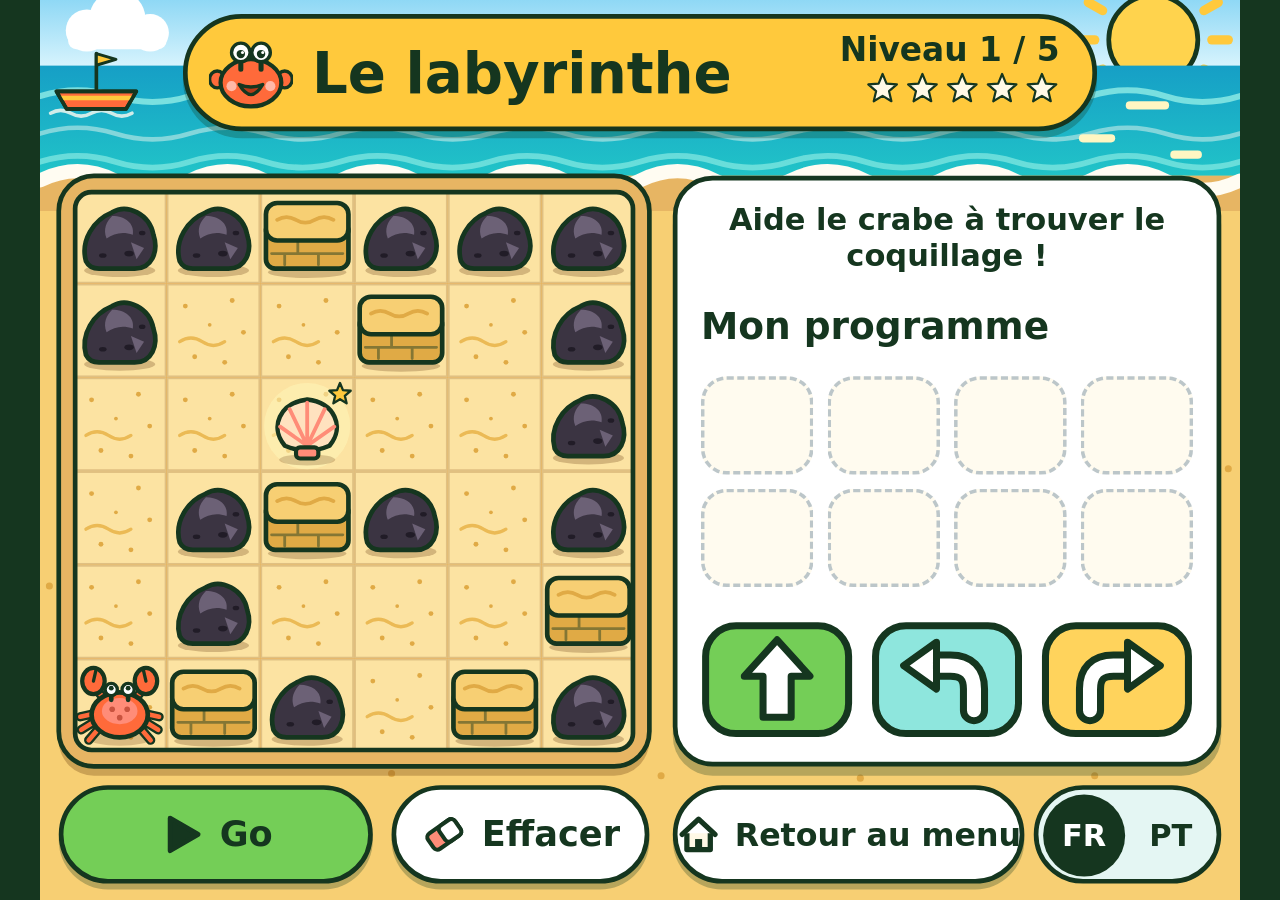
==== labyrinthe/index.html @ e63f4e1b "Activité « Le labyrinthe » (FR/PT) et entrée active dans le lanceur - labyrinthe/index.html : page a" ====
<!doctype html>
<html lang="fr">
<head>
  <meta charset="utf-8">
  <meta name="viewport" content="width=device-width, initial-scale=1">
  <title>Le labyrinthe</title>
  <style>
    /* Le labyrinthe — scène 1024×768 (maquette « Labyrinthe »), mise à l'échelle par mettreAEchelle().
       Pas de flex « gap » ni de syntaxe récente : le jeu doit tourner sur de vieux navigateurs. */
    * { box-sizing:border-box; }
    html, body { margin:0; height:100%; overflow:hidden; background:#15361F; }
    body { font-family:"Trebuchet MS","Segoe UI",system-ui,sans-serif; color:#15361F; }
    button { font-family:inherit; color:#15361F; touch-action:manipulation; -webkit-tap-highlight-color:transparent; }
    /* Focus clavier : visible partout ; les navigateurs récents le cachent après un clic souris. */
    button:focus { outline:5px solid #0E64B0; outline-offset:3px; }
    button:focus:not(:focus-visible) { outline:none; }
    .cache { display:none !important; }
    .pour-lecteur { position:absolute; width:1px; height:1px; overflow:hidden; clip:rect(0 0 0 0); white-space:nowrap; }

    /* position:fixed : la scène non réduite ne doit pas élargir la page (sinon les navigateurs mobiles dézooment). */
    .scene { position:fixed; left:0; top:0; width:1024px; height:768px; overflow:hidden; background:#F7CF73; -webkit-transform-origin:0 0; transform-origin:0 0; }
    .fond { position:absolute; left:0; top:0; }

    /* Bandeau */
    .bandeau { position:absolute; left:122px; top:12px; width:780px; height:100px; display:flex; align-items:center; padding:0 28px 0 18px; background:#FFC93C; border:4px solid #15361F; border-radius:50px; box-shadow:0 6px 0 rgba(21,54,31,.28); }
    .bandeau .tete { width:72px; height:72px; flex:none; margin-right:16px; }
    .titre { margin:0; flex:1; font-weight:700; font-size:48px; line-height:1; white-space:nowrap; }
    .niveau { flex:none; display:flex; flex-direction:column; align-items:flex-end; }
    .texte-niveau { font-weight:700; font-size:28px; line-height:1; margin-bottom:4px; }
    .etoiles svg { margin-left:4px; }

    /* Plateau de jeu : 480×480 dans le cadre de sable dessiné par le fond */
    .plateau { position:absolute; left:28px; top:162px; width:480px; height:480px; }
    .cases { position:absolute; left:0; top:0; width:480px; height:480px; overflow:hidden; border-radius:16px; }
    .cases svg, .traces svg, .objet { position:absolute; display:block; }
    .cadre { position:absolute; left:0; top:0; width:480px; height:480px; border:4px solid #15361F; border-radius:16px; pointer-events:none; }
    .crabe { position:absolute; left:0; top:0; -webkit-transition:-webkit-transform .4s ease-in-out; transition:transform .4s ease-in-out; }
    .crabe .corps { width:100%; height:100%; -webkit-transition:-webkit-transform .3s ease-in-out; transition:transform .3s ease-in-out; }
    .crabe .corps svg { width:100%; height:100%; display:block; overflow:visible; }
    .crabe.choc .corps { -webkit-animation:secoue .45s ease-in-out; animation:secoue .45s ease-in-out; }
    .crabe.content .corps { -webkit-animation:saute .6s ease-in-out 2; animation:saute .6s ease-in-out 2; }
    @-webkit-keyframes secoue { 0%,100% { -webkit-transform:rotate(-8deg); } 20% { -webkit-transform:translateX(-7px) rotate(-8deg); } 40% { -webkit-transform:translateX(7px) rotate(-8deg); } 60% { -webkit-transform:translateX(-5px) rotate(-8deg); } 80% { -webkit-transform:translateX(5px) rotate(-8deg); } }
    @keyframes secoue { 0%,100% { transform:rotate(-8deg); } 20% { transform:translateX(-7px) rotate(-8deg); } 40% { transform:translateX(7px) rotate(-8deg); } 60% { transform:translateX(-5px) rotate(-8deg); } 80% { transform:translateX(5px) rotate(-8deg); } }
    @-webkit-keyframes saute { 0%,100% { -webkit-transform:translateY(0); } 50% { -webkit-transform:translateY(-12px); } }
    @keyframes saute { 0%,100% { transform:translateY(0); } 50% { transform:translateY(-12px); } }
    .impact { position:absolute; width:60px; height:60px; pointer-events:none; }

    /* Bulle « Oups ! » avec sa pointe */
    .bulle { position:absolute; width:250px; min-height:90px; padding:8px 12px; display:flex; flex-direction:column; align-items:center; justify-content:center; text-align:center; background:#fff; border:4px solid #15361F; border-radius:30px; z-index:3; }
    .bulle b { font-weight:700; font-size:36px; line-height:1; }
    .bulle span { font-weight:800; font-size:26px; line-height:1.1; margin-top:2px; }
    .bulle .pointe { position:absolute; top:100%; margin-top:-4px; width:44px; height:34px; }
    .bulle.dessous .pointe { top:auto; bottom:100%; margin-top:0; margin-bottom:-4px; -webkit-transform:scaleY(-1); transform:scaleY(-1); }

    .confettis { position:absolute; left:0; top:0; pointer-events:none; -webkit-animation:apparait .5s ease-out; animation:apparait .5s ease-out; }
    @-webkit-keyframes apparait { from { opacity:0; -webkit-transform:translateY(-30px); } to { opacity:1; -webkit-transform:none; } }
    @keyframes apparait { from { opacity:0; transform:translateY(-30px); } to { opacity:1; transform:none; } }

    /* Panneau de droite : consigne, programme, flèches */
    .cote { position:absolute; left:540px; top:150px; width:468px; height:504px; padding:18px 20px; display:flex; flex-direction:column; justify-content:space-between; background:#fff; border:4px solid #15361F; border-radius:34px; box-shadow:0 8px 0 rgba(21,54,31,.28); }
    .consigne { margin:0; font-weight:800; font-size:26px; line-height:1.2; text-align:center; }
    .bravo { margin:0; padding:8px 0; text-align:center; background:#FFC93C; border:4px solid #15361F; border-radius:40px; font-weight:700; font-size:52px; line-height:1.1; }
    .titre-programme { margin:0; font-weight:700; font-size:32px; line-height:1; }
    .programme { list-style:none; margin:0; padding:0; display:grid; grid-template-columns:repeat(4, 1fr); grid-gap:12px; }
    .programme.serre { grid-gap:10px; }
    .emplacement { position:relative; width:100%; height:84px; padding:0; display:flex; align-items:center; justify-content:center; background:#FFF9E6; border:3px solid #E6D49B; border-radius:22px; cursor:pointer; }
    .programme.serre .emplacement { height:72px; }
    .emplacement svg { width:72px; height:55px; display:block; }
    .emplacement.vide { background:#FFFBEF; border:3px dashed #BCC6C9; cursor:default; }
    .emplacement.fait { background:#E3F8F5; border-color:#15361F; }
    .emplacement.actif { background:#FFC93C; border:4px solid #15361F; -webkit-transform:scale(1.07); transform:scale(1.07); box-shadow:0 4px 0 rgba(21,54,31,.28); z-index:1; }
    .emplacement.actif:before { content:""; position:absolute; top:-17px; left:50%; margin-left:-10px; border:10px solid transparent; border-top:12px solid #15361F; border-bottom:0; }
    .emplacement.choc { background:#FFB9A8; border:4px solid #15361F; }
    .emplacement:disabled { cursor:default; }
    .programme.plein { -webkit-animation:secoue-liste .4s; animation:secoue-liste .4s; }
    @-webkit-keyframes secoue-liste { 25% { -webkit-transform:translateX(-6px); } 75% { -webkit-transform:translateX(6px); } }
    @keyframes secoue-liste { 25% { transform:translateX(-6px); } 75% { transform:translateX(6px); } }
    .fleches { display:flex; justify-content:space-between; }
    .fleche { width:130px; height:104px; padding:0; border:0; background:none; cursor:pointer; -webkit-transition:-webkit-transform .12s; transition:transform .12s; }
    .fleche svg { display:block; width:130px; height:100px; }
    .fleche:hover { -webkit-transform:translateY(-3px); transform:translateY(-3px); }
    .fleche:active { -webkit-transform:translateY(3px); transform:translateY(3px); }
    .fleche:focus { border-radius:30px; }
    .fleche:disabled { opacity:.45; cursor:default; -webkit-transform:none; transform:none; }

    /* Boutons du bas */
    .bouton { position:absolute; top:670px; height:84px; padding:0 12px; display:flex; align-items:center; justify-content:center; background:#fff; border:4px solid #15361F; border-radius:42px; font-weight:700; font-size:30px; line-height:1; cursor:pointer; box-shadow:0 5px 0 rgba(21,54,31,.28); -webkit-transition:-webkit-transform .12s; transition:transform .12s; }
    .bouton svg { flex:none; }
    .bouton svg + span { margin-left:12px; }
    .bouton span + svg { margin-left:12px; }
    .bouton.go { left:16px; width:268px; background:#74CE57; }
    .bouton.effacer { left:300px; width:220px; }
    .bouton.suivant { left:16px; width:504px; background:#FFC93C; }
    .bouton.menu { left:540px; width:300px; font-size:27px; white-space:nowrap; }
    .bouton:disabled { opacity:.45; cursor:default; box-shadow:none; }
    .bouton:hover:not(:disabled) { -webkit-transform:translateY(-2px); transform:translateY(-2px); }
    .bouton:active:not(:disabled) { -webkit-transform:translateY(3px); transform:translateY(3px); box-shadow:none; }

    /* Choix de la langue (même pastille que le lanceur) */
    .langues { position:absolute; left:848px; top:670px; width:160px; height:84px; padding:4px; display:flex; justify-content:space-between; background:#E4F6F3; border:4px solid #15361F; border-radius:42px; }
    .bouton-langue { width:70px; height:70px; border:0; border-radius:35px; background:transparent; font-weight:700; font-size:26px; cursor:pointer; }
    .bouton-langue[aria-pressed="true"] { background:#15361F; color:#fff; }

    /* Écran de fin, après le dernier niveau */
    .fin { position:absolute; left:16px; top:150px; width:992px; height:504px; display:flex; flex-direction:column; align-items:center; justify-content:space-around; padding:24px; background:#fff; border:4px solid #15361F; border-radius:40px; box-shadow:0 8px 0 rgba(21,54,31,.28); text-align:center; }
    .fin .bravo { width:440px; }
    .fin .crabe-fin { width:180px; height:180px; }
    .fin .etoiles svg { margin:0 4px; }
    .fin .bouton { position:static; width:420px; font-size:30px; }

    @media (prefers-reduced-motion:reduce) {
      .crabe, .crabe .corps, .fleche, .bouton { -webkit-transition:none; transition:none; }
      .crabe.choc .corps, .crabe.content .corps, .confettis, .programme.plein { -webkit-animation:none; animation:none; }
      .crabe.choc .corps { -webkit-transform:rotate(-8deg); transform:rotate(-8deg); }
    }
  </style>
</head>
<body>
  <div class="scene" id="scene">
    <!-- Décor : mer, soleil, bateau et cadre du plateau (laby-fond) -->
    <svg class="fond" aria-hidden="true" viewBox="0 0 1024 768" width="1024" height="768">
      <defs>
        <linearGradient id="degrade-ciel" x1="0" y1="0" x2="0" y2="1"><stop offset="0" stop-color="#8FD8F5"/><stop offset="1" stop-color="#E8FAFF"/></linearGradient>
        <linearGradient id="degrade-mer" x1="0" y1="0" x2="0" y2="1"><stop offset="0" stop-color="#169FC6"/><stop offset="1" stop-color="#22C7C8"/></linearGradient>
      </defs>
      <rect x="0" y="0" width="1024" height="70" fill="url(#degrade-ciel)"/>
      <g transform="translate(10 -8)" fill="#fff"><circle cx="30" cy="34" r="18"/><circle cx="56" cy="24" r="24"/><circle cx="84" cy="36" r="16"/><rect x="14" y="36" width="84" height="14" rx="7"/></g>
      <g transform="translate(950 34)">
        <g stroke="#FFC93C" stroke-width="8" stroke-linecap="round"><path d="M0 -50 V-64"/><path d="M0 -50 V-64" transform="rotate(30)"/><path d="M0 -50 V-64" transform="rotate(60)"/><path d="M0 -50 V-64" transform="rotate(90)"/><path d="M0 -50 V-64" transform="rotate(120)"/><path d="M0 -50 V-64" transform="rotate(150)"/><path d="M0 -50 V-64" transform="rotate(180)"/><path d="M0 -50 V-64" transform="rotate(210)"/><path d="M0 -50 V-64" transform="rotate(240)"/><path d="M0 -50 V-64" transform="rotate(270)"/><path d="M0 -50 V-64" transform="rotate(300)"/><path d="M0 -50 V-64" transform="rotate(330)"/></g>
        <circle cx="0" cy="0" r="38" fill="#FFD34D" stroke="#15361F" stroke-width="4"/>
      </g>
      <rect x="0" y="56" width="1024" height="102" fill="url(#degrade-mer)"/>
      <g fill="none" stroke-linecap="round">
        <path d="M0 82 q32 -10 64 0 t64 0 t64 0 t64 0 t64 0 t64 0 t64 0 t64 0 t64 0 t64 0 t64 0 t64 0 t64 0 t64 0 t64 0 t64 0" stroke="#9AF2E8" stroke-width="5" opacity=".75"/>
        <path d="M0 114 q32 -10 64 0 t64 0 t64 0 t64 0 t64 0 t64 0 t64 0 t64 0 t64 0 t64 0 t64 0 t64 0 t64 0 t64 0 t64 0 t64 0" stroke="#FFFCF2" stroke-width="4" opacity=".45"/>
        <path d="M0 138 q32 -10 64 0 t64 0 t64 0 t64 0 t64 0 t64 0 t64 0 t64 0 t64 0 t64 0 t64 0 t64 0 t64 0 t64 0 t64 0 t64 0" stroke="#9AF2E8" stroke-width="5" opacity=".6"/>
        <g stroke="#FFF6C2" stroke-width="7"><path d="M930 90 h30"/><path d="M890 118 h24"/><path d="M968 132 h20"/></g>
      </g>
      <g transform="translate(14 78) scale(.62)">
        <path d="M-8 30 q14 -8 28 0 t28 0 t28 0 t28 0" fill="none" stroke="#FFFCF2" stroke-width="5" stroke-linecap="round" opacity=".8"/>
        <path d="M55 0 V-52" stroke="#15361F" stroke-width="5" stroke-linecap="round"/>
        <path d="M55 -52 L82 -44 L55 -36 Z" fill="#FFC93C" stroke="#15361F" stroke-width="4" stroke-linejoin="round"/>
        <path d="M0 0 H110 L96 24 H14 Z" fill="#FF6A3A" stroke="#15361F" stroke-width="5" stroke-linejoin="round"/>
        <path d="M6 9 H104" stroke="#FFC93C" stroke-width="6"/>
        <path d="M0 0 H110 L96 24 H14 Z" fill="none" stroke="#15361F" stroke-width="5" stroke-linejoin="round"/>
      </g>
      <rect x="0" y="150" width="1024" height="618" fill="#F7CF73"/>
      <rect x="0" y="150" width="1024" height="30" fill="#E7B563"/>
      <path d="M0 154 q32 -16 64 0 t64 0 t64 0 t64 0 t64 0 t64 0 t64 0 t64 0 t64 0 t64 0 t64 0 t64 0 t64 0 t64 0 t64 0 t64 0" fill="none" stroke="#FFFCF2" stroke-width="12" stroke-linecap="round"/>
      <g fill="#E0AA45"><circle cx="530" cy="662" r="3"/><circle cx="300" cy="660" r="3"/><circle cx="1014" cy="400" r="3"/><circle cx="8" cy="500" r="3"/><circle cx="700" cy="664" r="3"/><circle cx="900" cy="662" r="3"/></g>
      <rect x="16" y="158" width="504" height="504" rx="30" fill="#5A2D05" opacity=".28"/>
      <rect x="16" y="150" width="504" height="504" rx="30" fill="#E7B563" stroke="#15361F" stroke-width="4"/>
    </svg>

    <!-- Planche d'éléments (repris de « Labyrinthe · Éléments seuls ») : chaque dessin est un <symbol> réutilisé avec <use> -->
    <svg width="0" height="0" style="position:absolute" aria-hidden="true" focusable="false">
      <symbol id="dessin-sable" viewBox="0 0 100 100">
        <rect width="100" height="100" fill="#FCE3A2"/><rect x="1" y="1" width="98" height="98" fill="none" stroke="#7D460F" stroke-opacity=".22" stroke-width="2"/>
        <g fill="#E0AA45"><circle cx="20" cy="24" r="2.6"/><circle cx="70" cy="18" r="2.6"/><circle cx="82" cy="52" r="2.6"/><circle cx="30" cy="78" r="2.6"/><circle cx="62" cy="84" r="2.6"/><circle cx="46" cy="44" r="2"/></g>
        <path d="M14 62 q12 -8 24 0 t24 0" fill="none" stroke="#EBBA55" stroke-width="3.5" stroke-linecap="round"/>
      </symbol>
      <symbol id="dessin-rocher" viewBox="0 0 100 100">
        <rect width="100" height="100" fill="#FCE3A2"/><rect x="1" y="1" width="98" height="98" fill="none" stroke="#7D460F" stroke-opacity=".22" stroke-width="2"/>
        <ellipse cx="50" cy="86" rx="38" ry="7" fill="#5A2D05" opacity=".25"/>
        <path d="M14 76 C8 54 22 32 42 24 C58 14 82 26 86 48 C92 66 84 84 66 84 L28 84 C20 84 16 80 14 76 Z" fill="#3B3442" stroke="#15361F" stroke-width="5" stroke-linejoin="round"/>
        <path d="M42 28 C56 28 66 36 64 48 C54 44 44 46 36 52 C32 42 36 34 42 28 Z" fill="#6C6176"/>
        <path d="M62 56 L76 62 L68 74 Z" fill="#6C6176"/>
        <g fill="#211C27"><ellipse cx="60" cy="68" rx="5" ry="3"/><ellipse cx="32" cy="70" rx="4" ry="2.5"/><ellipse cx="74" cy="46" rx="3.5" ry="2.5"/></g>
      </symbol>
      <symbol id="dessin-muret" viewBox="0 0 100 100">
        <rect width="100" height="100" fill="#FCE3A2"/><rect x="1" y="1" width="98" height="98" fill="none" stroke="#7D460F" stroke-opacity=".22" stroke-width="2"/>
        <ellipse cx="50" cy="88" rx="42" ry="6" fill="#5A2D05" opacity=".25"/>
        <rect x="6" y="34" width="88" height="50" rx="10" fill="#E0AA45" stroke="#15361F" stroke-width="5"/>
        <rect x="6" y="14" width="88" height="40" rx="12" fill="#F7CF73" stroke="#15361F" stroke-width="5"/>
        <path d="M12 68 H88 M40 56 V68 M26 68 V80 M62 68 V80" fill="none" stroke="#15361F" stroke-opacity=".45" stroke-width="3" stroke-linecap="round"/>
        <path d="M18 32 q10 -6 20 0 t20 0 t20 0" fill="none" stroke="#E0AA45" stroke-width="4" stroke-linecap="round"/>
      </symbol>
      <symbol id="dessin-coquillage" viewBox="0 0 100 100">
        <circle cx="50" cy="52" r="46" fill="#FFF6B8" opacity=".55"/>
        <ellipse cx="50" cy="88" rx="30" ry="6" fill="#5A2D05" opacity=".22"/>
        <g transform="translate(50 56) scale(1.7)">
          <path d="M-14 10 C-24 -2 -17 -17 0 -19 C17 -17 24 -2 14 10 Q0 16 -14 10 Z" fill="#FFE2BF" stroke="#15361F" stroke-width="2.8" stroke-linejoin="round"/>
          <path d="M0 10 L-11 -13 M0 10 L0 -17 M0 10 L11 -13 M0 10 L-17 -2 M0 10 L17 -2" fill="none" stroke="#FF8C78" stroke-width="2.4" stroke-linecap="round"/>
          <rect x="-7" y="11" width="14" height="7" rx="2.5" fill="#FF8C78" stroke="#15361F" stroke-width="2.6"/>
        </g>
        <polygon transform="translate(85 18) scale(.5)" points="0,-24 6.3,-8.7 22.8,-7.4 10.3,3.3 14.1,19.4 0,10.8 -14.1,19.4 -10.3,3.3 -22.8,-7.4 -6.3,-8.7" fill="#FFC93C" stroke="#15361F" stroke-width="5" stroke-linejoin="round"/>
      </symbol>
      <symbol id="dessin-pas" viewBox="0 0 100 100">
        <g fill="#A56423" fill-opacity=".6" stroke="#A56423" stroke-opacity=".6" stroke-width="3" stroke-linecap="round">
          <circle cx="34" cy="28" r="4.5"/><circle cx="66" cy="28" r="4.5"/><circle cx="34" cy="50" r="4.5"/><circle cx="66" cy="50" r="4.5"/><circle cx="34" cy="72" r="4.5"/><circle cx="66" cy="72" r="4.5"/>
          <path d="M28 22 L24 18 M40 22 L44 18 M60 22 L56 18 M72 22 L76 18" fill="none"/>
          <path d="M28 44 L24 40 M40 44 L44 40 M60 44 L56 40 M72 44 L76 40" fill="none"/>
          <path d="M28 66 L24 62 M40 66 L44 62 M60 66 L56 62 M72 66 L76 62" fill="none"/>
        </g>
      </symbol>
      <symbol id="dessin-crabe-dos" viewBox="0 0 100 100">
        <ellipse cx="50" cy="86" rx="32" ry="7" fill="#5A2D05" opacity=".22"/>
        <g fill="none" stroke-linecap="round" stroke-linejoin="round">
          <path d="M26 58 L8 62 M25 66 L9 76 M29 73 L17 87 M74 58 L92 62 M75 66 L91 76 M71 73 L83 87" stroke="#15361F" stroke-width="10"/>
          <path d="M26 58 L8 62 M25 66 L9 76 M29 73 L17 87 M74 58 L92 62 M75 66 L91 76 M71 73 L83 87" stroke="#FF6A3A" stroke-width="5"/>
          <path d="M36 46 L26 34 M64 46 L74 34" stroke="#15361F" stroke-width="10"/>
          <path d="M36 46 L26 34 M64 46 L74 34" stroke="#FF6A3A" stroke-width="5"/>
        </g>
        <ellipse cx="22" cy="24" rx="12" ry="14" fill="#FF6A3A" stroke="#15361F" stroke-width="4.5"/>
        <ellipse cx="78" cy="24" rx="12" ry="14" fill="#FF6A3A" stroke="#15361F" stroke-width="4.5"/>
        <path d="M25 11 L22 24 M75 11 L78 24" fill="none" stroke="#15361F" stroke-width="3.5" stroke-linecap="round"/>
        <ellipse cx="50" cy="60" rx="30" ry="24" fill="#FF6A3A" stroke="#15361F" stroke-width="5"/>
        <ellipse cx="50" cy="56" rx="19" ry="14" fill="#FF8C78"/>
        <circle cx="42" cy="54" r="3" fill="#C9533F"/><circle cx="58" cy="54" r="3" fill="#C9533F"/><circle cx="50" cy="63" r="3" fill="#C9533F"/>
        <path d="M41 44 V36 M59 44 V36" stroke="#15361F" stroke-width="5" stroke-linecap="round"/>
        <circle cx="41" cy="33" r="6.5" fill="#fff" stroke="#15361F" stroke-width="3.5"/><circle cx="59" cy="33" r="6.5" fill="#fff" stroke="#15361F" stroke-width="3.5"/>
        <circle cx="41" cy="31.5" r="2.6" fill="#15361F"/><circle cx="59" cy="31.5" r="2.6" fill="#15361F"/>
      </symbol>
      <symbol id="dessin-crabe-cote" viewBox="0 0 100 100">
        <ellipse cx="46" cy="88" rx="34" ry="7" fill="#5A2D05" opacity=".22"/>
        <g fill="none" stroke-linecap="round" stroke-linejoin="round">
          <path d="M24 70 L14 86 M34 76 L28 92 M50 78 L52 92 M60 74 L68 90 M70 58 L82 52" stroke="#15361F" stroke-width="10"/>
          <path d="M24 70 L14 86 M34 76 L28 92 M50 78 L52 92 M60 74 L68 90 M70 58 L82 52" stroke="#FF6A3A" stroke-width="5"/>
        </g>
        <ellipse cx="88" cy="46" rx="10" ry="12" fill="#FF6A3A" stroke="#15361F" stroke-width="4.5"/>
        <path d="M91 35 L88 46" fill="none" stroke="#15361F" stroke-width="3.5" stroke-linecap="round"/>
        <ellipse cx="44" cy="60" rx="32" ry="23" fill="#FF6A3A" stroke="#15361F" stroke-width="5"/>
        <ellipse cx="40" cy="54" rx="20" ry="13" fill="#FF8C78"/>
        <circle cx="32" cy="52" r="3" fill="#C9533F"/><circle cx="46" cy="50" r="3" fill="#C9533F"/><circle cx="40" cy="62" r="3" fill="#C9533F"/>
        <path d="M60 42 L62 34 M70 44 L74 36" stroke="#15361F" stroke-width="5" stroke-linecap="round"/>
        <circle cx="62" cy="28" r="7" fill="#fff" stroke="#15361F" stroke-width="3.5"/><circle cx="75" cy="31" r="7" fill="#fff" stroke="#15361F" stroke-width="3.5"/>
        <circle cx="64" cy="28" r="3" fill="#15361F"/><circle cx="77" cy="31" r="3" fill="#15361F"/>
        <path d="M62 57 Q69 65 77 57" fill="none" stroke="#15361F" stroke-width="4" stroke-linecap="round"/>
      </symbol>
      <symbol id="dessin-crabe-face" viewBox="0 0 100 100">
        <ellipse cx="50" cy="88" rx="32" ry="7" fill="#5A2D05" opacity=".22"/>
        <g fill="none" stroke-linecap="round" stroke-linejoin="round">
          <path d="M26 68 L10 76 M29 76 L15 90 M74 68 L90 76 M71 76 L85 90 M32 54 L18 44 M68 54 L82 44" stroke="#15361F" stroke-width="10"/>
          <path d="M26 68 L10 76 M29 76 L15 90 M74 68 L90 76 M71 76 L85 90 M32 54 L18 44 M68 54 L82 44" stroke="#FF6A3A" stroke-width="5"/>
        </g>
        <ellipse cx="14" cy="34" rx="11" ry="13" fill="#FF6A3A" stroke="#15361F" stroke-width="4.5"/>
        <ellipse cx="86" cy="34" rx="11" ry="13" fill="#FF6A3A" stroke="#15361F" stroke-width="4.5"/>
        <path d="M11 21 L14 34 M89 21 L86 34" fill="none" stroke="#15361F" stroke-width="3.5" stroke-linecap="round"/>
        <ellipse cx="50" cy="62" rx="30" ry="23" fill="#FF6A3A" stroke="#15361F" stroke-width="5"/>
        <path d="M41 44 V38 M59 44 V38" stroke="#15361F" stroke-width="5" stroke-linecap="round"/>
        <circle cx="41" cy="31" r="8" fill="#fff" stroke="#15361F" stroke-width="3.5"/><circle cx="59" cy="31" r="8" fill="#fff" stroke="#15361F" stroke-width="3.5"/>
        <circle cx="41" cy="33" r="3.6" fill="#15361F"/><circle cx="59" cy="33" r="3.6" fill="#15361F"/>
        <circle cx="42.2" cy="31.6" r="1.2" fill="#fff"/><circle cx="60.2" cy="31.6" r="1.2" fill="#fff"/>
        <circle cx="34" cy="64" r="4.5" fill="#FFB9A8"/><circle cx="66" cy="64" r="4.5" fill="#FFB9A8"/>
        <path d="M39 63 Q50 76 61 63" fill="none" stroke="#15361F" stroke-width="4.5" stroke-linecap="round"/>
      </symbol>
      <symbol id="dessin-crabe-tete" viewBox="0 0 100 100">
        <ellipse cx="10" cy="58" rx="9" ry="10" fill="#FF6A3A" stroke="#15361F" stroke-width="4"/>
        <ellipse cx="90" cy="58" rx="9" ry="10" fill="#FF6A3A" stroke="#15361F" stroke-width="4"/>
        <ellipse cx="50" cy="62" rx="36" ry="28" fill="#FF6A3A" stroke="#15361F" stroke-width="5"/>
        <path d="M38 46 V32 M62 46 V32" stroke="#15361F" stroke-width="6" stroke-linecap="round"/>
        <circle cx="38" cy="26" r="11" fill="#fff" stroke="#15361F" stroke-width="4"/><circle cx="62" cy="26" r="11" fill="#fff" stroke="#15361F" stroke-width="4"/>
        <circle cx="38" cy="28" r="5" fill="#15361F"/><circle cx="62" cy="28" r="5" fill="#15361F"/>
        <circle cx="40" cy="26" r="1.8" fill="#fff"/><circle cx="64" cy="26" r="1.8" fill="#fff"/>
        <circle cx="27" cy="66" r="6" fill="#FFB9A8"/><circle cx="73" cy="66" r="6" fill="#FFB9A8"/>
        <path d="M36 64 Q50 88 64 64 Q50 70 36 64 Z" fill="#B83A18" stroke="#15361F" stroke-width="4" stroke-linejoin="round"/>
      </symbol>
      <symbol id="dessin-fleche-A" viewBox="0 0 130 100">
        <rect x="4" y="4" width="122" height="92" rx="26" fill="#74CE57" stroke="#15361F" stroke-width="6"/>
        <path d="M65 16 L93 47 H77 V82 H53 V47 H37 Z" fill="#fff" stroke="#15361F" stroke-width="6" stroke-linejoin="round"/>
      </symbol>
      <symbol id="dessin-fleche-G" viewBox="0 0 130 100">
        <rect x="4" y="4" width="122" height="92" rx="26" fill="#8EE6DD" stroke="#15361F" stroke-width="6"/>
        <path d="M88 76 V58 Q88 38 68 38 H54" fill="none" stroke="#15361F" stroke-width="24" stroke-linecap="round" stroke-linejoin="round"/>
        <path d="M88 76 V58 Q88 38 68 38 H54" fill="none" stroke="#fff" stroke-width="12" stroke-linecap="round" stroke-linejoin="round"/>
        <polygon points="56,18 28,38 56,58" fill="#fff" stroke="#15361F" stroke-width="6" stroke-linejoin="round"/>
      </symbol>
      <symbol id="dessin-fleche-D" viewBox="0 0 130 100">
        <rect x="4" y="4" width="122" height="92" rx="26" fill="#FFD35C" stroke="#15361F" stroke-width="6"/>
        <g transform="translate(130 0) scale(-1 1)">
          <path d="M88 76 V58 Q88 38 68 38 H54" fill="none" stroke="#15361F" stroke-width="24" stroke-linecap="round" stroke-linejoin="round"/>
          <path d="M88 76 V58 Q88 38 68 38 H54" fill="none" stroke="#fff" stroke-width="12" stroke-linecap="round" stroke-linejoin="round"/>
          <polygon points="56,18 28,38 56,58" fill="#fff" stroke="#15361F" stroke-width="6" stroke-linejoin="round"/>
        </g>
      </symbol>
      <symbol id="dessin-etoile" viewBox="-28 -28 56 56">
        <polygon points="0,-24 6.3,-8.7 22.8,-7.4 10.3,3.3 14.1,19.4 0,10.8 -14.1,19.4 -10.3,3.3 -22.8,-7.4 -6.3,-8.7" stroke="#15361F" stroke-width="3.5" stroke-linejoin="round"/>
      </symbol>
    </svg>

    <header class="bandeau">
      <svg class="tete" viewBox="0 0 100 100" aria-hidden="true"><use xlink:href="#dessin-crabe-tete" href="#dessin-crabe-tete"/></svg>
      <h1 class="titre" id="titre"></h1>
      <div class="niveau">
        <span class="texte-niveau" id="texte-niveau"></span>
        <div class="etoiles" id="etoiles" role="img"></div>
      </div>
    </header>

    <div class="plateau" id="plateau" role="group">
      <div class="cases" id="cases" role="img"></div>
      <div class="traces" id="traces" aria-hidden="true"></div>
      <svg class="objet" id="coquillage" viewBox="0 0 100 100" role="img"><use xlink:href="#dessin-coquillage" href="#dessin-coquillage"/></svg>
      <div class="crabe" id="crabe" role="img"><div class="corps" id="corps-crabe"></div></div>
      <svg class="impact cache" id="impact" viewBox="0 0 56 56" aria-hidden="true"><use xlink:href="#dessin-etoile" href="#dessin-etoile" fill="#FFC93C"/></svg>
      <div class="cadre"></div>
      <div class="bulle cache" id="bulle" aria-hidden="true">
        <b id="bulle-titre"></b><span id="bulle-texte"></span>
        <svg class="pointe" id="bulle-pointe" viewBox="0 0 44 34" aria-hidden="true"><path d="M2 0 L22 30 L42 0" fill="#fff"/><path d="M2 0 L22 30 L42 0" fill="none" stroke="#15361F" stroke-width="4" stroke-linejoin="round"/><rect x="0" y="-3" width="44" height="5" fill="#fff"/></svg>
      </div>
    </div>

    <svg class="confettis cache" id="confettis" aria-hidden="true" viewBox="0 0 1024 768" width="1024" height="768">
      <g fill="#FFC93C">
        <use xlink:href="#dessin-etoile" href="#dessin-etoile" transform="translate(110 220) rotate(-12) scale(.9)" x="-28" y="-28" width="56" height="56"/>
        <use xlink:href="#dessin-etoile" href="#dessin-etoile" transform="translate(430 200) rotate(10) scale(1.1)" x="-28" y="-28" width="56" height="56"/>
        <use xlink:href="#dessin-etoile" href="#dessin-etoile" transform="translate(490 430) rotate(14) scale(.8)" x="-28" y="-28" width="56" height="56"/>
        <use xlink:href="#dessin-etoile" href="#dessin-etoile" transform="translate(70 560) rotate(-10) scale(.8)" x="-28" y="-28" width="56" height="56"/>
        <use xlink:href="#dessin-etoile" href="#dessin-etoile" transform="translate(250 260) rotate(8) scale(.7)" x="-28" y="-28" width="56" height="56"/>
        <use xlink:href="#dessin-etoile" href="#dessin-etoile" transform="translate(390 340) rotate(-6) scale(1.2)" x="-28" y="-28" width="56" height="56"/>
      </g>
      <g>
        <rect x="-8" y="-4.5" width="16" height="9" rx="2.5" transform="translate(60 190) rotate(30)" fill="#FFC93C"/>
        <rect x="-8" y="-4.5" width="16" height="9" rx="2.5" transform="translate(180 210) rotate(-20)" fill="#FF8C78"/>
        <rect x="-8" y="-4.5" width="16" height="9" rx="2.5" transform="translate(300 190) rotate(50)" fill="#FFFCF2"/>
        <rect x="-8" y="-4.5" width="16" height="9" rx="2.5" transform="translate(500 250) rotate(-35)" fill="#8EE6DD"/>
        <rect x="-8" y="-4.5" width="16" height="9" rx="2.5" transform="translate(360 280) rotate(20)" fill="#FFC93C"/>
        <rect x="-8" y="-4.5" width="16" height="9" rx="2.5" transform="translate(450 300) rotate(-50)" fill="#FF8C78"/>
        <rect x="-8" y="-4.5" width="16" height="9" rx="2.5" transform="translate(320 400) rotate(35)" fill="#CDEB8B"/>
        <rect x="-8" y="-4.5" width="16" height="9" rx="2.5" transform="translate(480 360) rotate(-25)" fill="#FFFCF2"/>
        <rect x="-8" y="-4.5" width="16" height="9" rx="2.5" transform="translate(240 350) rotate(60)" fill="#FFC93C"/>
        <rect x="-8" y="-4.5" width="16" height="9" rx="2.5" transform="translate(120 430) rotate(-40)" fill="#8EE6DD"/>
        <rect x="-8" y="-4.5" width="16" height="9" rx="2.5" transform="translate(60 330) rotate(15)" fill="#FF8C78"/>
        <rect x="-8" y="-4.5" width="16" height="9" rx="2.5" transform="translate(200 480) rotate(40)" fill="#FFFCF2"/>
        <rect x="-8" y="-4.5" width="16" height="9" rx="2.5" transform="translate(420 500) rotate(-15)" fill="#FFC93C"/>
        <rect x="-8" y="-4.5" width="16" height="9" rx="2.5" transform="translate(330 560) rotate(25)" fill="#CDEB8B"/>
        <rect x="-8" y="-4.5" width="16" height="9" rx="2.5" transform="translate(150 620) rotate(-45)" fill="#FF8C78"/>
        <rect x="-8" y="-4.5" width="16" height="9" rx="2.5" transform="translate(470 590) rotate(55)" fill="#8EE6DD"/>
        <rect x="-8" y="-4.5" width="16" height="9" rx="2.5" transform="translate(280 160) rotate(-30)" fill="#FFFCF2"/>
        <rect x="-8" y="-4.5" width="16" height="9" rx="2.5" transform="translate(400 170) rotate(45)" fill="#8EE6DD"/>
        <rect x="-8" y="-4.5" width="16" height="9" rx="2.5" transform="translate(40 450) rotate(-60)" fill="#FFC93C"/>
      </g>
    </svg>

    <section class="cote" id="cote">
      <p class="consigne" id="consigne"></p>
      <p class="bravo cache" id="bravo"></p>
      <h2 class="titre-programme" id="titre-programme"></h2>
      <ol class="programme" id="programme"></ol>
      <div class="fleches">
        <button type="button" class="fleche" id="fleche-A" data-ordre="A"><svg viewBox="0 0 130 100" aria-hidden="true"><use xlink:href="#dessin-fleche-A" href="#dessin-fleche-A"/></svg></button>
        <button type="button" class="fleche" id="fleche-G" data-ordre="G"><svg viewBox="0 0 130 100" aria-hidden="true"><use xlink:href="#dessin-fleche-G" href="#dessin-fleche-G"/></svg></button>
        <button type="button" class="fleche" id="fleche-D" data-ordre="D"><svg viewBox="0 0 130 100" aria-hidden="true"><use xlink:href="#dessin-fleche-D" href="#dessin-fleche-D"/></svg></button>
      </div>
    </section>

    <button type="button" class="bouton go" id="go"><svg width="40" height="40" viewBox="0 0 40 40" aria-hidden="true"><path d="M10 6 L34 20 L10 34 Z" fill="#15361F" stroke="#15361F" stroke-width="4" stroke-linejoin="round"/></svg><span id="go-texte"></span></button>
    <button type="button" class="bouton effacer" id="effacer"><svg width="40" height="40" viewBox="0 0 40 40" aria-hidden="true"><g transform="rotate(-35 20 20)"><rect x="6" y="12" width="28" height="16" rx="4" fill="#FF8C78" stroke="#15361F" stroke-width="3.5"/><rect x="18" y="12" width="16" height="16" rx="4" fill="#fff" stroke="#15361F" stroke-width="3.5"/></g></svg><span id="effacer-texte"></span></button>
    <button type="button" class="bouton suivant cache" id="suivant"><span id="suivant-texte"></span><svg width="40" height="40" viewBox="0 0 40 40" aria-hidden="true"><path d="M8 20 H30 M20 8 L32 20 L20 32" fill="none" stroke="#15361F" stroke-width="6" stroke-linecap="round" stroke-linejoin="round"/></svg></button>
    <button type="button" class="bouton menu" id="menu"><svg width="38" height="38" viewBox="0 0 38 38" aria-hidden="true"><path d="M9 18 V32 H29 V18" fill="#FFF9E6" stroke="#15361F" stroke-width="4.5" stroke-linejoin="round"/><path d="M5 19 L19 6 L33 19" fill="none" stroke="#15361F" stroke-width="4.5" stroke-linecap="round" stroke-linejoin="round"/><rect x="16" y="23" width="6" height="9" fill="#15361F"/></svg><span id="menu-texte"></span></button>
    <div class="langues" id="langues" role="group"></div>

    <!-- Écran de fin (après le dernier niveau) : volontairement simple -->
    <section class="fin cache" id="fin">
      <p class="bravo" id="fin-bravo"></p>
      <svg class="crabe-fin" viewBox="0 0 100 100" aria-hidden="true"><use xlink:href="#dessin-crabe-face" href="#dessin-crabe-face"/></svg>
      <div class="etoiles" id="fin-etoiles" role="img"></div>
      <button type="button" class="bouton menu" id="fin-menu"><svg width="38" height="38" viewBox="0 0 38 38" aria-hidden="true"><path d="M9 18 V32 H29 V18" fill="#FFF9E6" stroke="#15361F" stroke-width="4.5" stroke-linejoin="round"/><path d="M5 19 L19 6 L33 19" fill="none" stroke="#15361F" stroke-width="4.5" stroke-linecap="round" stroke-linejoin="round"/><rect x="16" y="23" width="6" height="9" fill="#15361F"/></svg><span id="fin-menu-texte"></span></button>
    </section>

    <!-- Annonces pour les lecteurs d'écran (« Oups ! », « Bravo ! ») -->
    <p class="pour-lecteur" id="annonce" aria-live="assertive" role="status"></p>
  </div>

  <!-- ===== Données des niveaux =====
       Une entrée par niveau. grille : « # » rocher, « = » muret (les deux sont des murs), « . » sable,
       « S » départ, « E » arrivée (coquillage). orientation : haut, droite, bas ou gauche.
       emplacements : nombre de cases du programme. Vérifier avec : node verifier_niveaux.js -->
  <script id="donnees-niveaux">
var NIVEAUX = [
  { id: "niveau-1", taille: 6, orientation: "haut", emplacements: 8, grille: [
    "##=###",
    "#..=.#",
    "..E..#",
    ".#=#.#",
    ".#...=",
    "S=#.=#"] },
  { id: "niveau-2", taille: 6, orientation: "droite", emplacements: 10, grille: [
    "#=##=#",
    "#..#.#",
    "#=.E.=",
    "##.#.#",
    "#=.=.#",
    "S..#.#"] },
  { id: "niveau-3", taille: 6, orientation: "haut", emplacements: 11, grille: [
    "#=##=#",
    "#E.=.#",
    "#..#.#",
    "#=.=.#",
    "#..#.=",
    "#S.=.#"] },
  { id: "niveau-4", taille: 8, orientation: "haut", emplacements: 12, grille: [
    "#=##=###",
    "#...#..#",
    "#.#=#.=#",
    "#.#.E..#",
    "#=#.##.#",
    "#...#..=",
    "#..#=..#",
    "#S#..=.#"] },
  { id: "niveau-5", taille: 8, orientation: "haut", emplacements: 12, grille: [
    "#=##=#=#",
    "#......#",
    "#.#=#.=#",
    "#.#=.#.#",
    "#=.E#..#",
    "=..=#.=#",
    "..#..#.#",
    "S#.=..##"] }
];
  </script>

  <!-- ===== Textes =====
       Pour ajouter une langue : copier le bloc fr, le renommer, traduire les valeurs sans changer les clés,
       puis lancer : node verifier_langues.js. «   » = espace insécable avant « ! » en français. -->
  <script id="donnees-textes">
var TEXTES = {
  fr: {
    code_html: "fr", nom_langue: "FR",
    titre: "Le labyrinthe", consigne: "Aide le crabe à trouver le coquillage !", mon_programme: "Mon programme",
    go: "Go", effacer: "Effacer", oups: "Oups !", essaie_encore: "Essaie encore", bravo: "Bravo !",
    niveau_suivant: "Niveau suivant", continuer: "Continuer", retour_menu: "Retour au menu", niveau_x: "Niveau {n} / {total}",
    etoiles: "{reussis} niveaux réussis sur {total}", langue: "Langue",
    avancer: "Avancer", tourner_gauche: "Tourner à gauche", tourner_droite: "Tourner à droite",
    retirer: "Retirer : {ordre}", emplacement_vide: "Emplacement vide",
    plateau: "Labyrinthe de {taille} cases sur {taille}", crabe: "Le crabe, tourné vers {direction}", coquillage: "Le coquillage",
    haut: "le haut", droite: "la droite", bas: "le bas", gauche: "la gauche",
    programme_vide: "Ajoute des flèches", programme_plein: "Le programme est plein",
    fin: "Tu as trouvé tous les coquillages !"
  },
  pt: {
    code_html: "pt-PT", nom_langue: "PT",
    titre: "O labirinto", consigne: "Ajuda o caranguejo a encontrar a concha!", mon_programme: "O meu programa",
    go: "Vai", effacer: "Apagar", oups: "Ups!", essaie_encore: "Tenta outra vez", bravo: "Parabéns!",
    niveau_suivant: "Nível seguinte", continuer: "Continuar", retour_menu: "Voltar ao menu", niveau_x: "Nível {n} / {total}",
    etoiles: "{reussis} níveis concluídos de {total}", langue: "Língua",
    avancer: "Avançar", tourner_gauche: "Virar à esquerda", tourner_droite: "Virar à direita",
    retirer: "Tirar: {ordre}", emplacement_vide: "Espaço vazio",
    plateau: "Labirinto de {taille} por {taille} casas", crabe: "O caranguejo, virado para {direction}", coquillage: "A concha",
    haut: "cima", droite: "a direita", bas: "baixo", gauche: "a esquerda",
    programme_vide: "Junta algumas setas", programme_plein: "O programa está cheio",
    fin: "Encontraste todas as conchas!"
  }
};
  </script>

  <!-- ===== Logique et affichage ===== -->
  <script>
(function () {
  "use strict";

  // ---------- Réglages ----------
  var CLE_LANGUE = "tarta-na-praia-langue";      // partagée avec le lanceur
  var CLE_PROGRESSION = "labyrinthe_niveaux";    // { reussis: [ids], serie_terminee: bool }
  var DELAI_ORDRE = 500;                         // durée d'un ordre pendant l'exécution (ms)
  var DUREE_OUPS = 800;                          // durée de la bulle « Oups ! » sur un mur (ms)
  var TAILLE_PLATEAU = 480;
  var DIRECTIONS = ["haut", "droite", "bas", "gauche"];
  var DEPLACEMENTS = { haut: [-1, 0], droite: [0, 1], bas: [1, 0], gauche: [0, -1] };
  var CLES_ORDRES = { A: "avancer", G: "tourner_gauche", D: "tourner_droite" };
  var MURS = "#=";

  function el(id) { return document.getElementById(id); }
  function lire(cle) { try { return window.localStorage.getItem(cle); } catch (erreur) { return null; } }
  function ecrire(cle, valeur) { try { window.localStorage.setItem(cle, valeur); } catch (erreur) { /* stockage indisponible : on continue sans */ } }

  // ---------- Langue ----------
  function langueInitiale() {
    var demande = (/[?&]lang=([a-z]+)/.exec(window.location.search) || [])[1];
    if (demande && TEXTES[demande]) return demande;
    var sauvee = lire(CLE_LANGUE);
    return sauvee && TEXTES[sauvee] ? sauvee : "fr";
  }
  var langue = langueInitiale();

  function t(cle, valeurs) {
    var texte = (TEXTES[langue] || {})[cle];
    if (texte === undefined) {
      if (window.console) console.warn("Clé de texte manquante en « " + langue + " » : " + cle);
      texte = TEXTES.fr[cle] !== undefined ? TEXTES.fr[cle] : cle;
    }
    return texte.replace(/\{(\w+)\}/g, function (tout, nom) { return valeurs && valeurs[nom] !== undefined ? valeurs[nom] : tout; });
  }

  // ---------- Progression ----------
  function lireProgression() {
    try { var p = JSON.parse(lire(CLE_PROGRESSION) || "{}"); return { reussis: p.reussis || [], serie_terminee: !!p.serie_terminee }; }
    catch (erreur) { return { reussis: [], serie_terminee: false }; }
  }
  var progression = lireProgression();
  function niveauReussi(id) { return progression.reussis.indexOf(id) >= 0; }
  function memoriserReussite(id) {
    if (!niveauReussi(id)) progression.reussis.push(id);
    var tous = true;
    for (var i = 0; i < NIVEAUX.length; i++) if (!niveauReussi(NIVEAUX[i].id)) tous = false;
    progression.serie_terminee = tous;
    ecrire(CLE_PROGRESSION, JSON.stringify(progression));
  }

  // ---------- État du jeu ----------
  var etat = {
    index: 0,             // niveau en cours
    niveau: null,
    depart: null, arrivee: null,
    position: null,       // { l, c }
    orientation: "haut",
    programme: [],        // ordres « A », « G », « D »
    statuts: [],          // état visuel de chaque emplacement : "", "actif", "fait", "choc"
    traces: [],           // { l, c, direction }
    phase: "edition",     // edition | execution | reussi | fin
    minuteries: []
  };

  function trouver(grille, lettre) {
    for (var l = 0; l < grille.length; l++) { var c = grille[l].indexOf(lettre); if (c >= 0) return { l: l, c: c }; }
    return null;
  }
  function estMur(l, c) {
    var g = etat.niveau.grille;
    return l < 0 || c < 0 || l >= g.length || c >= g[l].length || MURS.indexOf(g[l].charAt(c)) >= 0;
  }
  function tourner(direction, pas) { return DIRECTIONS[(DIRECTIONS.indexOf(direction) + pas + 4) % 4]; }
  function plus(fonction, delai) { etat.minuteries.push(window.setTimeout(fonction, delai)); }
  function arreterMinuteries() { for (var i = 0; i < etat.minuteries.length; i++) window.clearTimeout(etat.minuteries[i]); etat.minuteries = []; }

  // ---------- Affichage : plateau ----------
  function taillCase() { return TAILLE_PLATEAU / etat.niveau.taille; }
  function svgUse(id, x, y, taille, extra) {
    return '<svg viewBox="0 0 100 100" width="' + taille + '" height="' + taille + '" style="left:' + x + 'px;top:' + y + 'px' + (extra || "") + '"><use xlink:href="#dessin-' + id + '" href="#dessin-' + id + '"/></svg>';
  }

  function dessinerCases() {
    var g = etat.niveau.grille, taille = taillCase(), html = "";
    for (var l = 0; l < g.length; l++) for (var c = 0; c < g[l].length; c++) {
      var lettre = g[l].charAt(c);
      html += svgUse(lettre === "#" ? "rocher" : lettre === "=" ? "muret" : "sable", c * taille, l * taille, taille);
    }
    el("cases").innerHTML = html;
    var coquillage = el("coquillage");
    coquillage.setAttribute("width", taille); coquillage.setAttribute("height", taille);
    coquillage.style.left = etat.arrivee.c * taille + "px"; coquillage.style.top = etat.arrivee.l * taille + "px";
  }

  function dessinerTraces() {
    var taille = taillCase(), html = "";
    for (var i = 0; i < etat.traces.length; i++) {
      var trace = etat.traces[i], angle = DIRECTIONS.indexOf(trace.direction) * 90;
      html += svgUse("pas", trace.c * taille, trace.l * taille, taille, ";-webkit-transform:rotate(" + angle + "deg);transform:rotate(" + angle + "deg)");
    }
    el("traces").innerHTML = html;
  }

  // Le crabe a trois dessins (dos, côté, face) : la gauche est le dessin de côté retourné.
  var DESSINS_CRABE = { haut: "crabe-dos", droite: "crabe-cote", gauche: "crabe-cote", bas: "crabe-face" };
  function dessinerCrabe(content) {
    var taille = taillCase(), crabe = el("crabe"), corps = el("corps-crabe");
    crabe.style.width = taille + "px"; crabe.style.height = taille + "px";
    var deplacement = "translate(" + etat.position.c * taille + "px," + etat.position.l * taille + "px)";
    crabe.style.webkitTransform = deplacement; crabe.style.transform = deplacement;
    var dessin = content ? "crabe-face" : DESSINS_CRABE[etat.orientation];
    var miroir = !content && etat.orientation === "gauche" ? ' transform="translate(100 0) scale(-1 1)"' : "";
    corps.innerHTML = '<svg viewBox="0 0 100 100"><g' + miroir + '><use xlink:href="#dessin-' + dessin + '" href="#dessin-' + dessin + '"/></g></svg>';
    crabe.setAttribute("aria-label", t("crabe", { direction: t(etat.orientation) }));
  }

  // Bulle au-dessus du crabe (ou en dessous s'il est sur la première ligne), gardée dans le plateau.
  var bulleCourante = null;   // { titre: cle, texte: cle|null }
  function montrerBulle(cleTitre, cleTexte) {
    bulleCourante = { titre: cleTitre, texte: cleTexte };
    var bulle = el("bulle"), taille = taillCase();
    el("bulle-titre").textContent = t(cleTitre);
    el("bulle-texte").textContent = cleTexte ? t(cleTexte) : "";
    el("bulle-texte").className = cleTexte ? "" : "cache";
    bulle.className = "bulle";
    var centre = etat.position.c * taille + taille / 2;
    var gauche = Math.max(0, Math.min(TAILLE_PLATEAU - 250, centre - 125));
    var dessous = etat.position.l === 0;
    var hauteur = bulle.offsetHeight;
    bulle.style.left = gauche + "px";
    bulle.style.top = (dessous ? (etat.position.l + 1) * taille + 30 : etat.position.l * taille - hauteur - 26) + "px";
    if (dessous) bulle.className = "bulle dessous";
    el("bulle-pointe").style.left = (centre - gauche - 22 - 4) + "px";
  }
  function cacherBulle() { bulleCourante = null; el("bulle").className = "bulle cache"; }

  function montrerImpact(direction) {
    var taille = taillCase(), pas = DEPLACEMENTS[direction], impact = el("impact");
    impact.setAttribute("class", "impact");
    impact.style.left = (etat.position.c + 0.5 + pas[1] * 0.5) * taille - 30 + "px";
    impact.style.top = (etat.position.l + 0.5 + pas[0] * 0.5) * taille - 30 + "px";
  }
  function cacherImpact() { el("impact").setAttribute("class", "impact cache"); }

  function annoncer(texte) {
    var annonce = el("annonce");
    annonce.textContent = "";
    window.setTimeout(function () { annonce.textContent = texte; }, 50);   // vider puis remplir : force la relecture
  }

  // ---------- Affichage : panneau, bandeau, boutons ----------
  function dessinerEtoiles(conteneur, taille) {
    var html = "", reussis = 0;
    for (var i = 0; i < NIVEAUX.length; i++) {
      var allumee = niveauReussi(NIVEAUX[i].id);
      if (allumee) reussis++;
      html += '<svg width="' + taille + '" height="' + taille + '" viewBox="0 0 56 56" aria-hidden="true"><use xlink:href="#dessin-etoile" href="#dessin-etoile" fill="' + (allumee ? "#FFC93C" : "#FFF9E6") + '"/></svg>';
    }
    conteneur.innerHTML = html;
    conteneur.setAttribute("aria-label", t("etoiles", { reussis: reussis, total: NIVEAUX.length }));
  }

  function dessinerProgramme() {
    var liste = el("programme"), html = "", bloque = etat.phase !== "edition";
    liste.className = "programme" + (etat.niveau.emplacements > 8 ? " serre" : "");
    for (var i = 0; i < etat.niveau.emplacements; i++) {
      var ordre = etat.programme[i];
      if (!ordre) { html += '<li class="emplacement vide" aria-label="' + t("emplacement_vide") + '"></li>'; continue; }
      html += '<li><button type="button" class="emplacement ' + (etat.statuts[i] || "") + '" data-index="' + i + '"' + (bloque ? " disabled" : "") +
        ' aria-label="' + t("retirer", { ordre: t(CLES_ORDRES[ordre]) }) + '"><svg viewBox="0 0 130 100" aria-hidden="true"><use xlink:href="#dessin-fleche-' + ordre + '" href="#dessin-fleche-' + ordre + '"/></svg></button></li>';
    }
    liste.innerHTML = html;
  }

  function majBoutons() {
    var edition = etat.phase === "edition", reussi = etat.phase === "reussi", fin = etat.phase === "fin";
    el("go").disabled = !edition; el("effacer").disabled = !edition;
    var fleches = ["A", "G", "D"];
    for (var i = 0; i < fleches.length; i++) el("fleche-" + fleches[i]).disabled = !edition;
    el("go").className = "bouton go" + (reussi || fin ? " cache" : "");
    el("effacer").className = "bouton effacer" + (reussi || fin ? " cache" : "");
    el("suivant").className = "bouton suivant" + (reussi ? "" : " cache");
    el("consigne").className = "consigne" + (reussi ? " cache" : "");
    el("bravo").className = "bravo" + (reussi ? "" : " cache");
    el("confettis").setAttribute("class", "confettis" + (reussi ? "" : " cache"));
    var masques = ["plateau", "cote", "menu"];
    for (var j = 0; j < masques.length; j++) el(masques[j]).style.display = fin ? "none" : "";
    el("fin").className = "fin" + (fin ? "" : " cache");
  }

  function afficherTextes() {
    document.documentElement.lang = t("code_html");
    document.title = t("titre");
    el("titre").textContent = t("titre");
    el("texte-niveau").textContent = t("niveau_x", { n: etat.index + 1, total: NIVEAUX.length });
    el("consigne").textContent = t("consigne");
    el("bravo").textContent = t("bravo");
    el("fin-bravo").textContent = t("bravo");
    el("titre-programme").textContent = t("mon_programme");
    el("fleche-A").setAttribute("aria-label", t("avancer"));
    el("fleche-G").setAttribute("aria-label", t("tourner_gauche"));
    el("fleche-D").setAttribute("aria-label", t("tourner_droite"));
    el("go-texte").textContent = t("go");
    el("effacer-texte").textContent = t("effacer");
    el("suivant-texte").textContent = t(etat.index === NIVEAUX.length - 1 ? "continuer" : "niveau_suivant");
    el("menu-texte").textContent = t("retour_menu");
    el("fin-menu-texte").textContent = t("retour_menu");
    el("cases").setAttribute("aria-label", t("plateau", { taille: etat.niveau.taille }));
    el("coquillage").setAttribute("aria-label", t("coquillage"));
    el("crabe").setAttribute("aria-label", t("crabe", { direction: t(etat.orientation) }));
    el("langues").setAttribute("aria-label", t("langue"));
    var boutons = el("langues").getElementsByTagName("button");
    for (var i = 0; i < boutons.length; i++) boutons[i].setAttribute("aria-pressed", String(boutons[i].getAttribute("data-langue") === langue));
    dessinerEtoiles(el("etoiles"), 30);
    dessinerEtoiles(el("fin-etoiles"), 56);
    dessinerProgramme();
    if (bulleCourante) montrerBulle(bulleCourante.titre, bulleCourante.texte);
  }

  function construireLangues() {
    var html = "";
    for (var code in TEXTES) if (TEXTES.hasOwnProperty(code))
      html += '<button type="button" class="bouton-langue" data-langue="' + code + '" lang="' + TEXTES[code].code_html + '">' + TEXTES[code].nom_langue + '</button>';
    el("langues").innerHTML = html;
  }

  // ---------- Niveaux ----------
  function chargerNiveau(index) {
    arreterMinuteries();
    etat.index = index;
    etat.niveau = NIVEAUX[index];
    etat.depart = trouver(etat.niveau.grille, "S");
    etat.arrivee = trouver(etat.niveau.grille, "E");
    etat.programme = [];
    etat.phase = "edition";
    remettreAuDepart();
    dessinerCases();
    afficherTextes();
    majBoutons();
  }

  // Le crabe revient au départ ; le programme, lui, reste dans la bande.
  function remettreAuDepart() {
    etat.position = { l: etat.depart.l, c: etat.depart.c };
    etat.orientation = etat.niveau.orientation;
    etat.traces = [];
    etat.statuts = [];
    cacherBulle(); cacherImpact();
    el("crabe").className = "crabe";
    dessinerTraces();
    dessinerCrabe(false);
  }

  // ---------- Édition du programme ----------
  function ajouterOrdre(ordre) {
    if (etat.phase !== "edition") return;
    if (etat.programme.length >= etat.niveau.emplacements) {
      // Programme plein : on secoue la bande, sans rien ajouter.
      var liste = el("programme");
      liste.className = liste.className.replace(" plein", "");
      void liste.offsetWidth;
      liste.className += " plein";
      annoncer(t("programme_plein"));
      return;
    }
    if (bulleCourante) remettreAuDepart();
    etat.programme.push(ordre);
    etat.statuts = [];
    dessinerProgramme();
  }

  function retirerOrdre(index) {
    if (etat.phase !== "edition" || index < 0 || index >= etat.programme.length) return;
    if (bulleCourante) remettreAuDepart();
    etat.programme.splice(index, 1);      // les ordres suivants se décalent
    etat.statuts = [];
    dessinerProgramme();
  }

  function effacer() {
    if (etat.phase !== "edition") return;
    etat.programme = [];
    remettreAuDepart();
    dessinerProgramme();
  }

  // ---------- Exécution pas à pas ----------
  function lancer() {
    if (etat.phase !== "edition") return;            // un 2e clic sur « Go » pendant l'exécution ne fait rien
    remettreAuDepart();
    if (!etat.programme.length) { montrerBulle("oups", "programme_vide"); annoncer(t("programme_vide")); return; }
    etat.phase = "execution";
    majBoutons();
    dessinerProgramme();
    executer(0);
  }

  function executer(i) {
    if (i >= etat.programme.length) { plus(echec, 300); return; }
    for (var k = 0; k < i; k++) if (etat.statuts[k] !== "choc") etat.statuts[k] = "fait";
    etat.statuts[i] = "actif";
    dessinerProgramme();

    var ordre = etat.programme[i], crabe = el("crabe");
    crabe.className = "crabe";
    cacherImpact();
    if (ordre === "G" || ordre === "D") {
      etat.orientation = tourner(etat.orientation, ordre === "G" ? -1 : 1);
      dessinerCrabe(false);
      plus(function () { executer(i + 1); }, DELAI_ORDRE);
      return;
    }
    var pas = DEPLACEMENTS[etat.orientation], l = etat.position.l + pas[0], c = etat.position.c + pas[1];
    if (estMur(l, c)) {
      // Mur ou bord : le crabe se secoue sur place, « Oups ! », puis on passe à l'ordre suivant.
      etat.statuts[i] = "choc";
      dessinerProgramme();
      void crabe.offsetWidth;
      crabe.className = "crabe choc";
      montrerImpact(etat.orientation);
      montrerBulle("oups", null);
      annoncer(t("oups"));
      plus(function () { cacherBulle(); cacherImpact(); crabe.className = "crabe"; executer(i + 1); }, DUREE_OUPS);
      return;
    }
    etat.traces.push({ l: etat.position.l, c: etat.position.c, direction: etat.orientation });
    etat.position = { l: l, c: c };
    dessinerTraces();
    dessinerCrabe(false);
    if (l === etat.arrivee.l && c === etat.arrivee.c) {
      // Coquillage atteint : réussite immédiate, les ordres restants sont ignorés.
      etat.statuts[i] = "fait";
      plus(reussite, 450);
      return;
    }
    plus(function () { executer(i + 1); }, DELAI_ORDRE);
  }

  function reussite() {
    etat.phase = "reussi";
    for (var k = 0; k < etat.statuts.length; k++) if (etat.statuts[k] === "actif") etat.statuts[k] = "fait";
    memoriserReussite(etat.niveau.id);
    dessinerCrabe(true);
    el("crabe").className = "crabe content";
    majBoutons();
    afficherTextes();
    annoncer(t("bravo"));
    el("suivant").focus();
  }

  function echec() {
    // Fin du programme sans coquillage : retour au départ, le programme reste à corriger.
    etat.phase = "edition";
    remettreAuDepart();
    majBoutons();
    dessinerProgramme();
    montrerBulle("oups", "essaie_encore");
    annoncer(t("oups") + " " + t("essaie_encore"));
  }

  function suivant() {
    if (etat.phase !== "reussi") return;
    if (etat.index < NIVEAUX.length - 1) { chargerNiveau(etat.index + 1); return; }
    etat.phase = "fin";
    majBoutons();
    afficherTextes();
    annoncer(t("bravo") + " " + t("fin"));
    el("fin-menu").focus();
  }

  function retourMenu() {
    window.location.href = "../index.html?lang=" + langue;
  }

  function changerLangue(code) {
    if (!TEXTES[code]) return;
    langue = code;
    ecrire(CLE_LANGUE, code);
    afficherTextes();          // ne touche pas à l'exécution en cours
  }

  // ---------- Mise à l'échelle (même technique que le lanceur) ----------
  function mettreAEchelle() {
    var largeur = document.documentElement.clientWidth, hauteur = document.documentElement.clientHeight;
    var echelle = Math.min(largeur / 1024, hauteur / 768);
    var transformation = "translate(" + (largeur - 1024 * echelle) / 2 + "px," + (hauteur - 768 * echelle) / 2 + "px) scale(" + echelle + ")";
    el("scene").style.webkitTransform = transformation;
    el("scene").style.transform = transformation;
  }

  // ---------- Événements ----------
  function surClic(id, fonction) { el(id).addEventListener("click", fonction); }
  surClic("fleche-A", function () { ajouterOrdre("A"); });
  surClic("fleche-G", function () { ajouterOrdre("G"); });
  surClic("fleche-D", function () { ajouterOrdre("D"); });
  surClic("go", lancer);
  surClic("effacer", effacer);
  surClic("suivant", suivant);
  surClic("menu", retourMenu);
  surClic("fin-menu", retourMenu);
  el("programme").addEventListener("click", function (evenement) {
    var cible = evenement.target;
    while (cible && cible !== this && !cible.getAttribute("data-index")) cible = cible.parentNode;
    if (cible && cible !== this) retirerOrdre(Number(cible.getAttribute("data-index")));
  });
  el("langues").addEventListener("click", function (evenement) {
    var code = evenement.target.getAttribute && evenement.target.getAttribute("data-langue");
    if (code) changerLangue(code);
  });

  // Clavier : flèches = ordres, Entrée = Go (hors bouton focalisé), Retour arrière = retirer le dernier ordre.
  document.addEventListener("keydown", function (evenement) {
    var touche = evenement.key || "", code = evenement.keyCode;
    var surBouton = document.activeElement && document.activeElement.tagName === "BUTTON";
    if (touche === "ArrowUp" || touche === "Up" || code === 38) { evenement.preventDefault(); ajouterOrdre("A"); }
    else if (touche === "ArrowLeft" || touche === "Left" || code === 37) { evenement.preventDefault(); ajouterOrdre("G"); }
    else if (touche === "ArrowRight" || touche === "Right" || code === 39) { evenement.preventDefault(); ajouterOrdre("D"); }
    else if (touche === "Backspace" || code === 8) { evenement.preventDefault(); retirerOrdre(etat.programme.length - 1); }
    else if ((touche === "Enter" || code === 13) && !surBouton) { evenement.preventDefault(); if (etat.phase === "reussi") suivant(); else lancer(); }
  });

  window.addEventListener("resize", mettreAEchelle);

  // ---------- Démarrage : premier niveau non réussi ----------
  ecrire(CLE_LANGUE, langue);
  construireLangues();
  mettreAEchelle();
  var depart = 0;
  while (depart < NIVEAUX.length - 1 && niveauReussi(NIVEAUX[depart].id)) depart++;
  if (progression.serie_terminee) depart = 0;
  chargerNiveau(depart);

  // Accès pour les tests automatisés (sans effet pour l'enfant).
  window.labyrinthe = { etat: etat, chargerNiveau: chargerNiveau, ajouterOrdre: ajouterOrdre, lancer: lancer };
})();
  </script>
</body>
</html>
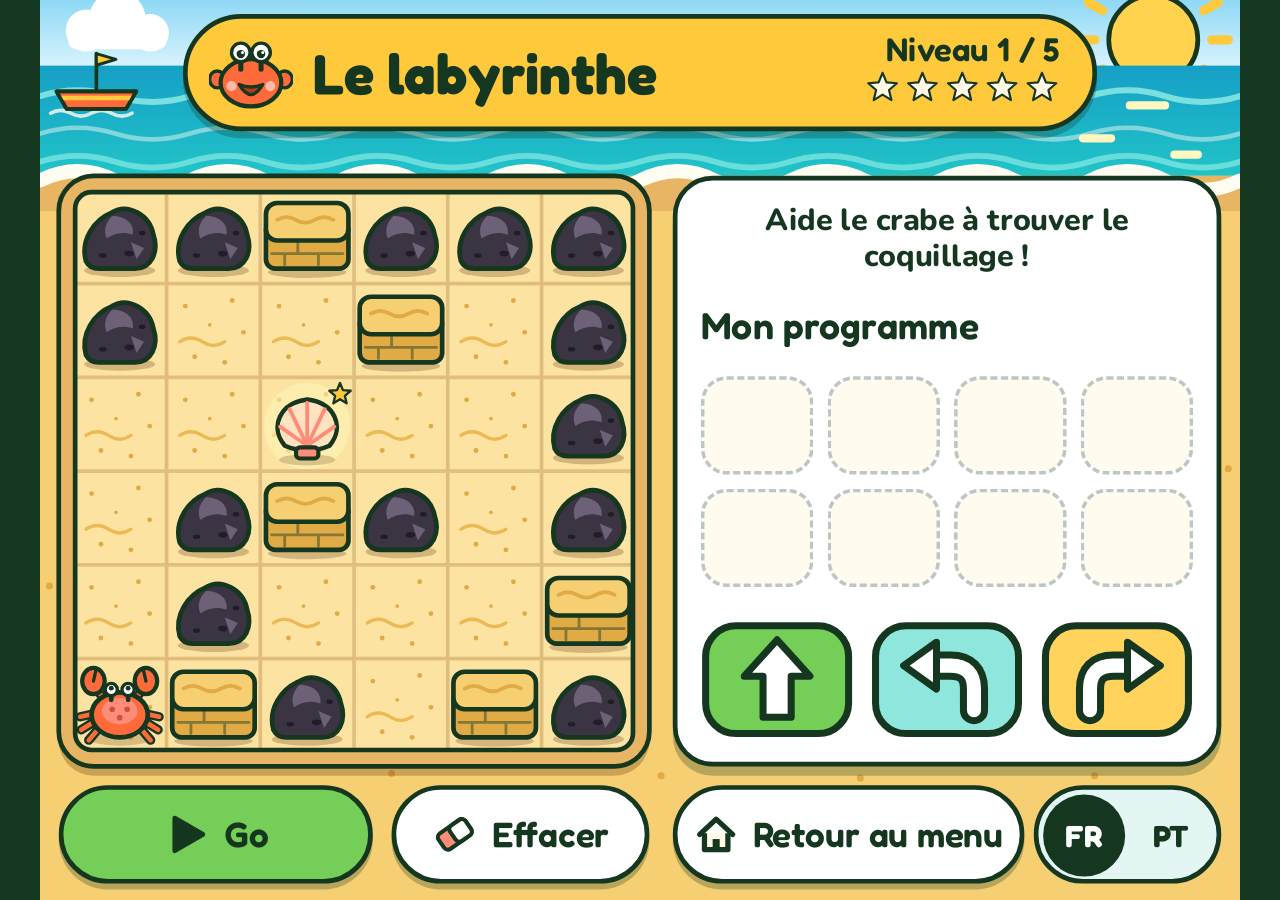
==== commit 7f6074cf: "Labyrinthe : polices Fredoka et Nunito intégrées, crabe placé sans glissement - Polices du projet in" ====
--- a/labyrinthe/index.html
+++ b/labyrinthe/index.html
@@ -7,9 +7,13 @@
   <style>
     /* Le labyrinthe — scène 1024×768 (maquette « Labyrinthe »), mise à l'échelle par mettreAEchelle().
        Pas de flex « gap » ni de syntaxe récente : le jeu doit tourner sur de vieux navigateurs. */
+    /* Polices Fredoka et Nunito (SIL Open Font License 1.1, voir ../polices/), intégrées ici pour que la page
+       reste autonome : en file://, certains navigateurs refusent une police placée dans un dossier parent. */
+    @font-face { font-family:"Fredoka"; src:url([data-uri]) format("woff2"); font-weight:300 700; font-style:normal; }
+    @font-face { font-family:"Nunito"; src:url([data-uri]) format("woff2"); font-weight:200 1000; font-style:normal; }
     * { box-sizing:border-box; }
     html, body { margin:0; height:100%; overflow:hidden; background:#15361F; }
-    body { font-family:"Trebuchet MS","Segoe UI",system-ui,sans-serif; color:#15361F; }
+    body { font-family:"Nunito","Trebuchet MS","Segoe UI",system-ui,sans-serif; color:#15361F; }
     button { font-family:inherit; color:#15361F; touch-action:manipulation; -webkit-tap-highlight-color:transparent; }
     /* Focus clavier : visible partout ; les navigateurs récents le cachent après un clic souris. */
     button:focus { outline:5px solid #0E64B0; outline-offset:3px; }
@@ -24,9 +28,9 @@
     /* Bandeau */
     .bandeau { position:absolute; left:122px; top:12px; width:780px; height:100px; display:flex; align-items:center; padding:0 28px 0 18px; background:#FFC93C; border:4px solid #15361F; border-radius:50px; box-shadow:0 6px 0 rgba(21,54,31,.28); }
     .bandeau .tete { width:72px; height:72px; flex:none; margin-right:16px; }
-    .titre { margin:0; flex:1; font-weight:700; font-size:48px; line-height:1; white-space:nowrap; }
+    .titre { margin:0; flex:1; font-family:"Fredoka","Trebuchet MS","Segoe UI",system-ui,sans-serif; font-weight:700; font-size:48px; line-height:1; white-space:nowrap; }
     .niveau { flex:none; display:flex; flex-direction:column; align-items:flex-end; }
-    .texte-niveau { font-weight:700; font-size:28px; line-height:1; margin-bottom:4px; }
+    .texte-niveau { font-family:"Fredoka","Trebuchet MS","Segoe UI",system-ui,sans-serif; font-weight:600; font-size:28px; line-height:1; margin-bottom:4px; }
     .etoiles svg { margin-left:4px; }
 
     /* Plateau de jeu : 480×480 dans le cadre de sable dessiné par le fond */
@@ -35,6 +39,7 @@
     .cases svg, .traces svg, .objet { position:absolute; display:block; }
     .cadre { position:absolute; left:0; top:0; width:480px; height:480px; border:4px solid #15361F; border-radius:16px; pointer-events:none; }
     .crabe { position:absolute; left:0; top:0; -webkit-transition:-webkit-transform .4s ease-in-out; transition:transform .4s ease-in-out; }
+    .crabe.sans-transition { -webkit-transition:none; transition:none; }
     .crabe .corps { width:100%; height:100%; -webkit-transition:-webkit-transform .3s ease-in-out; transition:transform .3s ease-in-out; }
     .crabe .corps svg { width:100%; height:100%; display:block; overflow:visible; }
     .crabe.choc .corps { -webkit-animation:secoue .45s ease-in-out; animation:secoue .45s ease-in-out; }
@@ -47,7 +52,7 @@
 
     /* Bulle « Oups ! » avec sa pointe */
     .bulle { position:absolute; width:250px; min-height:90px; padding:8px 12px; display:flex; flex-direction:column; align-items:center; justify-content:center; text-align:center; background:#fff; border:4px solid #15361F; border-radius:30px; z-index:3; }
-    .bulle b { font-weight:700; font-size:36px; line-height:1; }
+    .bulle b { font-family:"Fredoka","Trebuchet MS","Segoe UI",system-ui,sans-serif; font-weight:700; font-size:36px; line-height:1; }
     .bulle span { font-weight:800; font-size:26px; line-height:1.1; margin-top:2px; }
     .bulle .pointe { position:absolute; top:100%; margin-top:-4px; width:44px; height:34px; }
     .bulle.dessous .pointe { top:auto; bottom:100%; margin-top:0; margin-bottom:-4px; -webkit-transform:scaleY(-1); transform:scaleY(-1); }
@@ -59,8 +64,8 @@
     /* Panneau de droite : consigne, programme, flèches */
     .cote { position:absolute; left:540px; top:150px; width:468px; height:504px; padding:18px 20px; display:flex; flex-direction:column; justify-content:space-between; background:#fff; border:4px solid #15361F; border-radius:34px; box-shadow:0 8px 0 rgba(21,54,31,.28); }
     .consigne { margin:0; font-weight:800; font-size:26px; line-height:1.2; text-align:center; }
-    .bravo { margin:0; padding:8px 0; text-align:center; background:#FFC93C; border:4px solid #15361F; border-radius:40px; font-weight:700; font-size:52px; line-height:1.1; }
-    .titre-programme { margin:0; font-weight:700; font-size:32px; line-height:1; }
+    .bravo { margin:0; padding:8px 0; text-align:center; background:#FFC93C; border:4px solid #15361F; border-radius:40px; font-family:"Fredoka","Trebuchet MS","Segoe UI",system-ui,sans-serif; font-weight:700; font-size:52px; line-height:1.1; }
+    .titre-programme { margin:0; font-family:"Fredoka","Trebuchet MS","Segoe UI",system-ui,sans-serif; font-weight:600; font-size:32px; line-height:1; }
     .programme { list-style:none; margin:0; padding:0; display:grid; grid-template-columns:repeat(4, 1fr); grid-gap:12px; }
     .programme.serre { grid-gap:10px; }
     .emplacement { position:relative; width:100%; height:84px; padding:0; display:flex; align-items:center; justify-content:center; background:#FFF9E6; border:3px solid #E6D49B; border-radius:22px; cursor:pointer; }
@@ -84,21 +89,21 @@
     .fleche:disabled { opacity:.45; cursor:default; -webkit-transform:none; transform:none; }
 
     /* Boutons du bas */
-    .bouton { position:absolute; top:670px; height:84px; padding:0 12px; display:flex; align-items:center; justify-content:center; background:#fff; border:4px solid #15361F; border-radius:42px; font-weight:700; font-size:30px; line-height:1; cursor:pointer; box-shadow:0 5px 0 rgba(21,54,31,.28); -webkit-transition:-webkit-transform .12s; transition:transform .12s; }
+    .bouton { position:absolute; top:670px; height:84px; padding:0 12px; display:flex; align-items:center; justify-content:center; background:#fff; border:4px solid #15361F; border-radius:42px; font-family:"Fredoka","Trebuchet MS","Segoe UI",system-ui,sans-serif; font-weight:600; font-size:30px; line-height:1; cursor:pointer; box-shadow:0 5px 0 rgba(21,54,31,.28); -webkit-transition:-webkit-transform .12s; transition:transform .12s; }
     .bouton svg { flex:none; }
     .bouton svg + span { margin-left:12px; }
     .bouton span + svg { margin-left:12px; }
     .bouton.go { left:16px; width:268px; background:#74CE57; }
     .bouton.effacer { left:300px; width:220px; }
     .bouton.suivant { left:16px; width:504px; background:#FFC93C; }
-    .bouton.menu { left:540px; width:300px; font-size:27px; white-space:nowrap; }
+    .bouton.menu { left:540px; width:300px; white-space:nowrap; }
     .bouton:disabled { opacity:.45; cursor:default; box-shadow:none; }
     .bouton:hover:not(:disabled) { -webkit-transform:translateY(-2px); transform:translateY(-2px); }
     .bouton:active:not(:disabled) { -webkit-transform:translateY(3px); transform:translateY(3px); box-shadow:none; }
 
     /* Choix de la langue (même pastille que le lanceur) */
     .langues { position:absolute; left:848px; top:670px; width:160px; height:84px; padding:4px; display:flex; justify-content:space-between; background:#E4F6F3; border:4px solid #15361F; border-radius:42px; }
-    .bouton-langue { width:70px; height:70px; border:0; border-radius:35px; background:transparent; font-weight:700; font-size:26px; cursor:pointer; }
+    .bouton-langue { width:70px; height:70px; border:0; border-radius:35px; background:transparent; font-family:"Fredoka","Trebuchet MS","Segoe UI",system-ui,sans-serif; font-weight:700; font-size:26px; cursor:pointer; }
     .bouton-langue[aria-pressed="true"] { background:#15361F; color:#fff; }
 
     /* Écran de fin, après le dernier niveau */
@@ -695,9 +700,13 @@
     etat.traces = [];
     etat.statuts = [];
     cacherBulle(); cacherImpact();
-    el("crabe").className = "crabe";
     dessinerTraces();
+    // Placement instantané (pas de glissement depuis l'ancienne position ou depuis le coin de la grille)
+    var crabe = el("crabe");
+    crabe.className = "crabe sans-transition";
     dessinerCrabe(false);
+    void crabe.offsetWidth;
+    crabe.className = "crabe";
   }
 
   // ---------- Édition du programme ----------
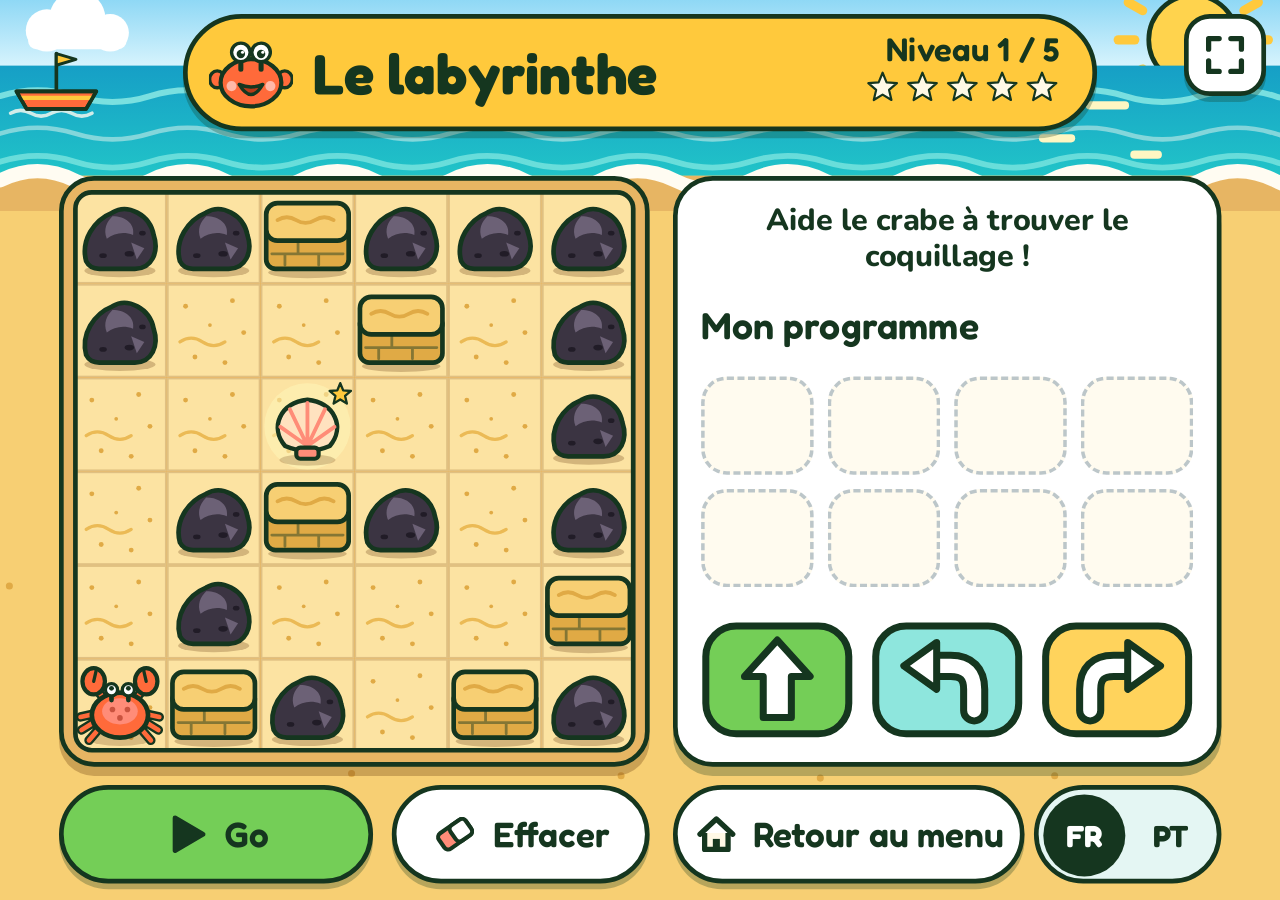
==== commit 67f920d8: "Lanceur et labyrinthe en plein écran, sans bandes - Le décor (ciel, mer, sable) couvre toute la fenê" ====
--- a/labyrinthe/index.html
+++ b/labyrinthe/index.html
@@ -5,14 +5,15 @@
   <meta name="viewport" content="width=device-width, initial-scale=1">
   <title>Le labyrinthe</title>
   <style>
-    /* Le labyrinthe — scène 1024×768 (maquette « Labyrinthe »), mise à l'échelle par mettreAEchelle().
-       Pas de flex « gap » ni de syntaxe récente : le jeu doit tourner sur de vieux navigateurs. */
+    /* Le labyrinthe — maquette « Labyrinthe ». Le décor couvre toute la fenêtre ; chaque bloc (bandeau, planche,
+       panneau, rangées de boutons) garde les proportions de la maquette (px de maquette) et mettreEnPage() le place
+       et le met à l'échelle selon la fenêtre. Pas de flex « gap » ni de syntaxe récente : vieux navigateurs. */
     /* Polices Fredoka et Nunito (SIL Open Font License 1.1, voir ../polices/), intégrées ici pour que la page
        reste autonome : en file://, certains navigateurs refusent une police placée dans un dossier parent. */
     @font-face { font-family:"Fredoka"; src:url([data-uri]) format("woff2"); font-weight:300 700; font-style:normal; }
     @font-face { font-family:"Nunito"; src:url([data-uri]) format("woff2"); font-weight:200 1000; font-style:normal; }
     * { box-sizing:border-box; }
-    html, body { margin:0; height:100%; overflow:hidden; background:#15361F; }
+    html, body { margin:0; width:100%; height:100%; height:100dvh; overflow:hidden; background:#F7CF73; }
     body { font-family:"Nunito","Trebuchet MS","Segoe UI",system-ui,sans-serif; color:#15361F; }
     button { font-family:inherit; color:#15361F; touch-action:manipulation; -webkit-tap-highlight-color:transparent; }
     /* Focus clavier : visible partout ; les navigateurs récents le cachent après un clic souris. */
@@ -22,19 +23,22 @@
     .pour-lecteur { position:absolute; width:1px; height:1px; overflow:hidden; clip:rect(0 0 0 0); white-space:nowrap; }
 
     /* position:fixed : la scène non réduite ne doit pas élargir la page (sinon les navigateurs mobiles dézooment). */
-    .scene { position:fixed; left:0; top:0; width:1024px; height:768px; overflow:hidden; background:#F7CF73; -webkit-transform-origin:0 0; transform-origin:0 0; }
-    .fond { position:absolute; left:0; top:0; }
+    .scene { position:fixed; left:0; top:0; width:100%; height:100%; overflow:hidden; background:#F7CF73; }
+    .bandeau, .planche, .cote, .boutons-jeu, .boutons-menu, .plein-ecran { -webkit-transform-origin:0 0; transform-origin:0 0; }
+    .fond { position:absolute; left:0; top:0; width:100%; height:100%; display:block; }
 
     /* Bandeau */
-    .bandeau { position:absolute; left:122px; top:12px; width:780px; height:100px; display:flex; align-items:center; padding:0 28px 0 18px; background:#FFC93C; border:4px solid #15361F; border-radius:50px; box-shadow:0 6px 0 rgba(21,54,31,.28); }
+    .bandeau { position:absolute; left:0; top:0; width:780px; height:100px; display:flex; align-items:center; padding:0 28px 0 18px; background:#FFC93C; border:4px solid #15361F; border-radius:50px; box-shadow:0 6px 0 rgba(21,54,31,.28); }
     .bandeau .tete { width:72px; height:72px; flex:none; margin-right:16px; }
     .titre { margin:0; flex:1; font-family:"Fredoka","Trebuchet MS","Segoe UI",system-ui,sans-serif; font-weight:700; font-size:48px; line-height:1; white-space:nowrap; }
     .niveau { flex:none; display:flex; flex-direction:column; align-items:flex-end; }
     .texte-niveau { font-family:"Fredoka","Trebuchet MS","Segoe UI",system-ui,sans-serif; font-weight:600; font-size:28px; line-height:1; margin-bottom:4px; }
     .etoiles svg { margin-left:4px; }
 
-    /* Plateau de jeu : 480×480 dans le cadre de sable dessiné par le fond */
-    .plateau { position:absolute; left:28px; top:162px; width:480px; height:480px; }
+    /* Planche : cadre de sable 504×504 avec le plateau de jeu 480×480 et les confettis */
+    .planche { position:absolute; left:0; top:0; width:504px; height:504px; }
+    .cadre-sable { position:absolute; left:0; top:0; width:504px; height:504px; background:#E7B563; border:4px solid #15361F; border-radius:30px; box-shadow:0 8px 0 rgba(90,45,5,.28); }
+    .plateau { position:absolute; left:12px; top:12px; width:480px; height:480px; }
     .cases { position:absolute; left:0; top:0; width:480px; height:480px; overflow:hidden; border-radius:16px; }
     .cases svg, .traces svg, .objet { position:absolute; display:block; }
     .cadre { position:absolute; left:0; top:0; width:480px; height:480px; border:4px solid #15361F; border-radius:16px; pointer-events:none; }
@@ -57,12 +61,12 @@
     .bulle .pointe { position:absolute; top:100%; margin-top:-4px; width:44px; height:34px; }
     .bulle.dessous .pointe { top:auto; bottom:100%; margin-top:0; margin-bottom:-4px; -webkit-transform:scaleY(-1); transform:scaleY(-1); }
 
-    .confettis { position:absolute; left:0; top:0; pointer-events:none; -webkit-animation:apparait .5s ease-out; animation:apparait .5s ease-out; }
+    .confettis { position:absolute; left:0; top:0; overflow:visible; pointer-events:none; -webkit-animation:apparait .5s ease-out; animation:apparait .5s ease-out; }
     @-webkit-keyframes apparait { from { opacity:0; -webkit-transform:translateY(-30px); } to { opacity:1; -webkit-transform:none; } }
     @keyframes apparait { from { opacity:0; transform:translateY(-30px); } to { opacity:1; transform:none; } }
 
     /* Panneau de droite : consigne, programme, flèches */
-    .cote { position:absolute; left:540px; top:150px; width:468px; height:504px; padding:18px 20px; display:flex; flex-direction:column; justify-content:space-between; background:#fff; border:4px solid #15361F; border-radius:34px; box-shadow:0 8px 0 rgba(21,54,31,.28); }
+    .cote { position:absolute; left:0; top:0; width:468px; height:504px; padding:18px 20px; display:flex; flex-direction:column; justify-content:space-between; background:#fff; border:4px solid #15361F; border-radius:34px; box-shadow:0 8px 0 rgba(21,54,31,.28); }
     .consigne { margin:0; font-weight:800; font-size:26px; line-height:1.2; text-align:center; }
     .bravo { margin:0; padding:8px 0; text-align:center; background:#FFC93C; border:4px solid #15361F; border-radius:40px; font-family:"Fredoka","Trebuchet MS","Segoe UI",system-ui,sans-serif; font-weight:700; font-size:52px; line-height:1.1; }
     .titre-programme { margin:0; font-family:"Fredoka","Trebuchet MS","Segoe UI",system-ui,sans-serif; font-weight:600; font-size:32px; line-height:1; }
@@ -89,29 +93,31 @@
     .fleche:disabled { opacity:.45; cursor:default; -webkit-transform:none; transform:none; }
 
     /* Boutons du bas */
-    .bouton { position:absolute; top:670px; height:84px; padding:0 12px; display:flex; align-items:center; justify-content:center; background:#fff; border:4px solid #15361F; border-radius:42px; font-family:"Fredoka","Trebuchet MS","Segoe UI",system-ui,sans-serif; font-weight:600; font-size:30px; line-height:1; cursor:pointer; box-shadow:0 5px 0 rgba(21,54,31,.28); -webkit-transition:-webkit-transform .12s; transition:transform .12s; }
+    .boutons-jeu, .boutons-menu { position:absolute; left:0; top:0; height:84px; }
+    .boutons-jeu { width:504px; }
+    .boutons-menu { width:468px; }
+    .bouton { position:absolute; top:0; height:84px; padding:0 12px; display:flex; align-items:center; justify-content:center; background:#fff; border:4px solid #15361F; border-radius:42px; font-family:"Fredoka","Trebuchet MS","Segoe UI",system-ui,sans-serif; font-weight:600; font-size:30px; line-height:1; cursor:pointer; box-shadow:0 5px 0 rgba(21,54,31,.28); -webkit-transition:-webkit-transform .12s; transition:transform .12s; }
     .bouton svg { flex:none; }
     .bouton svg + span { margin-left:12px; }
     .bouton span + svg { margin-left:12px; }
-    .bouton.go { left:16px; width:268px; background:#74CE57; }
-    .bouton.effacer { left:300px; width:220px; }
-    .bouton.suivant { left:16px; width:504px; background:#FFC93C; }
-    .bouton.menu { left:540px; width:300px; white-space:nowrap; }
+    .bouton.go { left:0; width:268px; background:#74CE57; }
+    .bouton.effacer { left:284px; width:220px; }
+    .bouton.suivant { left:0; width:504px; background:#FFC93C; }
+    .bouton.menu { left:0; width:300px; white-space:nowrap; }
     .bouton:disabled { opacity:.45; cursor:default; box-shadow:none; }
     .bouton:hover:not(:disabled) { -webkit-transform:translateY(-2px); transform:translateY(-2px); }
     .bouton:active:not(:disabled) { -webkit-transform:translateY(3px); transform:translateY(3px); box-shadow:none; }
 
     /* Choix de la langue (même pastille que le lanceur) */
-    .langues { position:absolute; left:848px; top:670px; width:160px; height:84px; padding:4px; display:flex; justify-content:space-between; background:#E4F6F3; border:4px solid #15361F; border-radius:42px; }
+    .langues { position:absolute; left:308px; top:0; width:160px; height:84px; padding:4px; display:flex; justify-content:space-between; background:#E4F6F3; border:4px solid #15361F; border-radius:42px; }
     .bouton-langue { width:70px; height:70px; border:0; border-radius:35px; background:transparent; font-family:"Fredoka","Trebuchet MS","Segoe UI",system-ui,sans-serif; font-weight:700; font-size:26px; cursor:pointer; }
     .bouton-langue[aria-pressed="true"] { background:#15361F; color:#fff; }
 
-    /* Écran de fin, après le dernier niveau */
-    .fin { position:absolute; left:16px; top:150px; width:992px; height:504px; display:flex; flex-direction:column; align-items:center; justify-content:space-around; padding:24px; background:#fff; border:4px solid #15361F; border-radius:40px; box-shadow:0 8px 0 rgba(21,54,31,.28); text-align:center; }
-    .fin .bravo { width:440px; }
-    .fin .crabe-fin { width:180px; height:180px; }
-    .fin .etoiles svg { margin:0 4px; }
-    .fin .bouton { position:static; width:420px; font-size:30px; }
+    /* Bouton plein écran : icône seule, masqué si l'API Fullscreen n'existe pas */
+    .plein-ecran { position:absolute; left:0; top:0; width:70px; height:70px; padding:0; display:flex; align-items:center; justify-content:center; background:#fff; border:4px solid #15361F; border-radius:22px; box-shadow:0 5px 0 rgba(21,54,31,.28); cursor:pointer; }
+    .plein-ecran[hidden] { display:none; }
+    .plein-ecran:active { box-shadow:none; }
+
 
     @media (prefers-reduced-motion:reduce) {
       .crabe, .crabe .corps, .fleche, .bouton { -webkit-transition:none; transition:none; }
@@ -123,22 +129,22 @@
 <body>
   <div class="scene" id="scene">
     <!-- Décor : mer, soleil, bateau et cadre du plateau (laby-fond) -->
-    <svg class="fond" aria-hidden="true" viewBox="0 0 1024 768" width="1024" height="768">
+    <svg class="fond" id="fond-svg" aria-hidden="true" viewBox="0 0 1024 768" preserveAspectRatio="xMinYMin meet">
       <defs>
         <linearGradient id="degrade-ciel" x1="0" y1="0" x2="0" y2="1"><stop offset="0" stop-color="#8FD8F5"/><stop offset="1" stop-color="#E8FAFF"/></linearGradient>
         <linearGradient id="degrade-mer" x1="0" y1="0" x2="0" y2="1"><stop offset="0" stop-color="#169FC6"/><stop offset="1" stop-color="#22C7C8"/></linearGradient>
       </defs>
-      <rect x="0" y="0" width="1024" height="70" fill="url(#degrade-ciel)"/>
+      <rect x="0" y="0" width="100%" height="70" fill="url(#degrade-ciel)"/>
       <g transform="translate(10 -8)" fill="#fff"><circle cx="30" cy="34" r="18"/><circle cx="56" cy="24" r="24"/><circle cx="84" cy="36" r="16"/><rect x="14" y="36" width="84" height="14" rx="7"/></g>
-      <g transform="translate(950 34)">
+      <g id="ancre-droite"><g transform="translate(950 34)">
         <g stroke="#FFC93C" stroke-width="8" stroke-linecap="round"><path d="M0 -50 V-64"/><path d="M0 -50 V-64" transform="rotate(30)"/><path d="M0 -50 V-64" transform="rotate(60)"/><path d="M0 -50 V-64" transform="rotate(90)"/><path d="M0 -50 V-64" transform="rotate(120)"/><path d="M0 -50 V-64" transform="rotate(150)"/><path d="M0 -50 V-64" transform="rotate(180)"/><path d="M0 -50 V-64" transform="rotate(210)"/><path d="M0 -50 V-64" transform="rotate(240)"/><path d="M0 -50 V-64" transform="rotate(270)"/><path d="M0 -50 V-64" transform="rotate(300)"/><path d="M0 -50 V-64" transform="rotate(330)"/></g>
         <circle cx="0" cy="0" r="38" fill="#FFD34D" stroke="#15361F" stroke-width="4"/>
-      </g>
-      <rect x="0" y="56" width="1024" height="102" fill="url(#degrade-mer)"/>
+      </g></g>
+      <rect x="0" y="56" width="100%" height="102" fill="url(#degrade-mer)"/>
       <g fill="none" stroke-linecap="round">
-        <path d="M0 82 q32 -10 64 0 t64 0 t64 0 t64 0 t64 0 t64 0 t64 0 t64 0 t64 0 t64 0 t64 0 t64 0 t64 0 t64 0 t64 0 t64 0" stroke="#9AF2E8" stroke-width="5" opacity=".75"/>
-        <path d="M0 114 q32 -10 64 0 t64 0 t64 0 t64 0 t64 0 t64 0 t64 0 t64 0 t64 0 t64 0 t64 0 t64 0 t64 0 t64 0 t64 0 t64 0" stroke="#FFFCF2" stroke-width="4" opacity=".45"/>
-        <path d="M0 138 q32 -10 64 0 t64 0 t64 0 t64 0 t64 0 t64 0 t64 0 t64 0 t64 0 t64 0 t64 0 t64 0 t64 0 t64 0 t64 0 t64 0" stroke="#9AF2E8" stroke-width="5" opacity=".6"/>
+        <path d="M0 82 q32 -10 64 0 t64 0 t64 0 t64 0 t64 0 t64 0 t64 0 t64 0 t64 0 t64 0 t64 0 t64 0 t64 0 t64 0 t64 0 t64 0 t64 0 t64 0 t64 0 t64 0 t64 0 t64 0 t64 0 t64 0 t64 0 t64 0 t64 0 t64 0 t64 0 t64 0 t64 0 t64 0 t64 0 t64 0 t64 0 t64 0 t64 0 t64 0 t64 0 t64 0 t64 0 t64 0 t64 0 t64 0 t64 0 t64 0" stroke="#9AF2E8" stroke-width="5" opacity=".75"/>
+        <path d="M0 114 q32 -10 64 0 t64 0 t64 0 t64 0 t64 0 t64 0 t64 0 t64 0 t64 0 t64 0 t64 0 t64 0 t64 0 t64 0 t64 0 t64 0 t64 0 t64 0 t64 0 t64 0 t64 0 t64 0 t64 0 t64 0 t64 0 t64 0 t64 0 t64 0 t64 0 t64 0 t64 0 t64 0 t64 0 t64 0 t64 0 t64 0 t64 0 t64 0 t64 0 t64 0 t64 0 t64 0 t64 0 t64 0 t64 0 t64 0" stroke="#FFFCF2" stroke-width="4" opacity=".45"/>
+        <path d="M0 138 q32 -10 64 0 t64 0 t64 0 t64 0 t64 0 t64 0 t64 0 t64 0 t64 0 t64 0 t64 0 t64 0 t64 0 t64 0 t64 0 t64 0 t64 0 t64 0 t64 0 t64 0 t64 0 t64 0 t64 0 t64 0 t64 0 t64 0 t64 0 t64 0 t64 0 t64 0 t64 0 t64 0 t64 0 t64 0 t64 0 t64 0 t64 0 t64 0 t64 0 t64 0 t64 0 t64 0 t64 0 t64 0 t64 0 t64 0" stroke="#9AF2E8" stroke-width="5" opacity=".6"/>
         <g stroke="#FFF6C2" stroke-width="7"><path d="M930 90 h30"/><path d="M890 118 h24"/><path d="M968 132 h20"/></g>
       </g>
       <g transform="translate(14 78) scale(.62)">
@@ -149,12 +155,10 @@
         <path d="M6 9 H104" stroke="#FFC93C" stroke-width="6"/>
         <path d="M0 0 H110 L96 24 H14 Z" fill="none" stroke="#15361F" stroke-width="5" stroke-linejoin="round"/>
       </g>
-      <rect x="0" y="150" width="1024" height="618" fill="#F7CF73"/>
-      <rect x="0" y="150" width="1024" height="30" fill="#E7B563"/>
-      <path d="M0 154 q32 -16 64 0 t64 0 t64 0 t64 0 t64 0 t64 0 t64 0 t64 0 t64 0 t64 0 t64 0 t64 0 t64 0 t64 0 t64 0 t64 0" fill="none" stroke="#FFFCF2" stroke-width="12" stroke-linecap="round"/>
+      <rect x="0" y="150" width="100%" height="5000" fill="#F7CF73"/>
+      <rect x="0" y="150" width="100%" height="30" fill="#E7B563"/>
+      <path d="M0 154 q32 -16 64 0 t64 0 t64 0 t64 0 t64 0 t64 0 t64 0 t64 0 t64 0 t64 0 t64 0 t64 0 t64 0 t64 0 t64 0 t64 0 t64 0 t64 0 t64 0 t64 0 t64 0 t64 0 t64 0 t64 0 t64 0 t64 0 t64 0 t64 0 t64 0 t64 0 t64 0 t64 0 t64 0 t64 0 t64 0 t64 0 t64 0 t64 0 t64 0 t64 0 t64 0 t64 0 t64 0 t64 0 t64 0 t64 0" fill="none" stroke="#FFFCF2" stroke-width="12" stroke-linecap="round"/>
       <g fill="#E0AA45"><circle cx="530" cy="662" r="3"/><circle cx="300" cy="660" r="3"/><circle cx="1014" cy="400" r="3"/><circle cx="8" cy="500" r="3"/><circle cx="700" cy="664" r="3"/><circle cx="900" cy="662" r="3"/></g>
-      <rect x="16" y="158" width="504" height="504" rx="30" fill="#5A2D05" opacity=".28"/>
-      <rect x="16" y="150" width="504" height="504" rx="30" fill="#E7B563" stroke="#15361F" stroke-width="4"/>
     </svg>
 
     <!-- Planche d'éléments (repris de « Labyrinthe · Éléments seuls ») : chaque dessin est un <symbol> réutilisé avec <use> -->
@@ -283,7 +287,7 @@
       </symbol>
     </svg>
 
-    <header class="bandeau">
+    <header class="bandeau" id="bandeau">
       <svg class="tete" viewBox="0 0 100 100" aria-hidden="true"><use xlink:href="#dessin-crabe-tete" href="#dessin-crabe-tete"/></svg>
       <h1 class="titre" id="titre"></h1>
       <div class="niveau">
@@ -292,6 +296,8 @@
       </div>
     </header>
 
+    <div class="planche" id="planche">
+    <div class="cadre-sable"></div>
     <div class="plateau" id="plateau" role="group">
       <div class="cases" id="cases" role="img"></div>
       <div class="traces" id="traces" aria-hidden="true"></div>
@@ -305,7 +311,7 @@
       </div>
     </div>
 
-    <svg class="confettis cache" id="confettis" aria-hidden="true" viewBox="0 0 1024 768" width="1024" height="768">
+    <svg class="confettis cache" id="confettis" aria-hidden="true" viewBox="16 150 504 504" width="504" height="504">
       <g fill="#FFC93C">
         <use xlink:href="#dessin-etoile" href="#dessin-etoile" transform="translate(110 220) rotate(-12) scale(.9)" x="-28" y="-28" width="56" height="56"/>
         <use xlink:href="#dessin-etoile" href="#dessin-etoile" transform="translate(430 200) rotate(10) scale(1.1)" x="-28" y="-28" width="56" height="56"/>
@@ -336,6 +342,7 @@
         <rect x="-8" y="-4.5" width="16" height="9" rx="2.5" transform="translate(40 450) rotate(-60)" fill="#FFC93C"/>
       </g>
     </svg>
+    </div>
 
     <section class="cote" id="cote">
       <p class="consigne" id="consigne"></p>
@@ -349,19 +356,17 @@
       </div>
     </section>
 
+    <div class="boutons-jeu" id="boutons-jeu">
     <button type="button" class="bouton go" id="go"><svg width="40" height="40" viewBox="0 0 40 40" aria-hidden="true"><path d="M10 6 L34 20 L10 34 Z" fill="#15361F" stroke="#15361F" stroke-width="4" stroke-linejoin="round"/></svg><span id="go-texte"></span></button>
     <button type="button" class="bouton effacer" id="effacer"><svg width="40" height="40" viewBox="0 0 40 40" aria-hidden="true"><g transform="rotate(-35 20 20)"><rect x="6" y="12" width="28" height="16" rx="4" fill="#FF8C78" stroke="#15361F" stroke-width="3.5"/><rect x="18" y="12" width="16" height="16" rx="4" fill="#fff" stroke="#15361F" stroke-width="3.5"/></g></svg><span id="effacer-texte"></span></button>
     <button type="button" class="bouton suivant cache" id="suivant"><span id="suivant-texte"></span><svg width="40" height="40" viewBox="0 0 40 40" aria-hidden="true"><path d="M8 20 H30 M20 8 L32 20 L20 32" fill="none" stroke="#15361F" stroke-width="6" stroke-linecap="round" stroke-linejoin="round"/></svg></button>
+    </div>
+    <div class="boutons-menu" id="boutons-menu">
     <button type="button" class="bouton menu" id="menu"><svg width="38" height="38" viewBox="0 0 38 38" aria-hidden="true"><path d="M9 18 V32 H29 V18" fill="#FFF9E6" stroke="#15361F" stroke-width="4.5" stroke-linejoin="round"/><path d="M5 19 L19 6 L33 19" fill="none" stroke="#15361F" stroke-width="4.5" stroke-linecap="round" stroke-linejoin="round"/><rect x="16" y="23" width="6" height="9" fill="#15361F"/></svg><span id="menu-texte"></span></button>
     <div class="langues" id="langues" role="group"></div>
-
-    <!-- Écran de fin (après le dernier niveau) : volontairement simple -->
-    <section class="fin cache" id="fin">
-      <p class="bravo" id="fin-bravo"></p>
-      <svg class="crabe-fin" viewBox="0 0 100 100" aria-hidden="true"><use xlink:href="#dessin-crabe-face" href="#dessin-crabe-face"/></svg>
-      <div class="etoiles" id="fin-etoiles" role="img"></div>
-      <button type="button" class="bouton menu" id="fin-menu"><svg width="38" height="38" viewBox="0 0 38 38" aria-hidden="true"><path d="M9 18 V32 H29 V18" fill="#FFF9E6" stroke="#15361F" stroke-width="4.5" stroke-linejoin="round"/><path d="M5 19 L19 6 L33 19" fill="none" stroke="#15361F" stroke-width="4.5" stroke-linecap="round" stroke-linejoin="round"/><rect x="16" y="23" width="6" height="9" fill="#15361F"/></svg><span id="fin-menu-texte"></span></button>
-    </section>
+    </div>
+    <button type="button" class="plein-ecran" id="plein-ecran" hidden><svg width="38" height="38" viewBox="0 0 38 38" aria-hidden="true"><path d="M5 14 V5 H14 M24 5 H33 V14 M33 24 V33 H24 M14 33 H5 V24" fill="none" stroke="#15361F" stroke-width="4.5" stroke-linecap="round" stroke-linejoin="round"/></svg></button>
+
 
     <!-- Annonces pour les lecteurs d'écran (« Oups ! », « Bravo ! ») -->
     <p class="pour-lecteur" id="annonce" aria-live="assertive" role="status"></p>
@@ -425,26 +430,24 @@
     titre: "Le labyrinthe", consigne: "Aide le crabe à trouver le coquillage !", mon_programme: "Mon programme",
     go: "Go", effacer: "Effacer", oups: "Oups !", essaie_encore: "Essaie encore", bravo: "Bravo !",
     niveau_suivant: "Niveau suivant", continuer: "Continuer", retour_menu: "Retour au menu", niveau_x: "Niveau {n} / {total}",
-    etoiles: "{reussis} niveaux réussis sur {total}", langue: "Langue",
+    etoiles: "{reussis} niveaux réussis sur {total}", langue: "Langue", plein_ecran: "Plein écran", quitter_plein_ecran: "Quitter le plein écran",
     avancer: "Avancer", tourner_gauche: "Tourner à gauche", tourner_droite: "Tourner à droite",
     retirer: "Retirer : {ordre}", emplacement_vide: "Emplacement vide",
     plateau: "Labyrinthe de {taille} cases sur {taille}", crabe: "Le crabe, tourné vers {direction}", coquillage: "Le coquillage",
     haut: "le haut", droite: "la droite", bas: "le bas", gauche: "la gauche",
-    programme_vide: "Ajoute des flèches", programme_plein: "Le programme est plein",
-    fin: "Tu as trouvé tous les coquillages !"
+    programme_vide: "Ajoute des flèches", programme_plein: "Le programme est plein"
   },
   pt: {
     code_html: "pt-PT", nom_langue: "PT",
     titre: "O labirinto", consigne: "Ajuda o caranguejo a encontrar a concha!", mon_programme: "O meu programa",
     go: "Vai", effacer: "Apagar", oups: "Ups!", essaie_encore: "Tenta outra vez", bravo: "Parabéns!",
     niveau_suivant: "Nível seguinte", continuer: "Continuar", retour_menu: "Voltar ao menu", niveau_x: "Nível {n} / {total}",
-    etoiles: "{reussis} níveis concluídos de {total}", langue: "Língua",
+    etoiles: "{reussis} níveis concluídos de {total}", langue: "Língua", plein_ecran: "Ecrã inteiro", quitter_plein_ecran: "Sair do ecrã inteiro",
     avancer: "Avançar", tourner_gauche: "Virar à esquerda", tourner_droite: "Virar à direita",
     retirer: "Tirar: {ordre}", emplacement_vide: "Espaço vazio",
     plateau: "Labirinto de {taille} por {taille} casas", crabe: "O caranguejo, virado para {direction}", coquillage: "A concha",
     haut: "cima", droite: "a direita", bas: "baixo", gauche: "a esquerda",
-    programme_vide: "Junta algumas setas", programme_plein: "O programa está cheio",
-    fin: "Encontraste todas as conchas!"
+    programme_vide: "Junta algumas setas", programme_plein: "O programa está cheio"
   }
 };
   </script>
@@ -459,6 +462,7 @@
   var CLE_PROGRESSION = "labyrinthe_niveaux";    // { reussis: [ids], serie_terminee: bool }
   var DELAI_ORDRE = 500;                         // durée d'un ordre pendant l'exécution (ms)
   var DUREE_OUPS = 800;                          // durée de la bulle « Oups ! » sur un mur (ms)
+  var DELAI_VICTOIRE = 2500;                     // après le dernier niveau, avant l'écran de victoire (ms)
   var TAILLE_PLATEAU = 480;
   var DIRECTIONS = ["haut", "droite", "bas", "gauche"];
   var DEPLACEMENTS = { haut: [-1, 0], droite: [0, 1], bas: [1, 0], gauche: [0, -1] };
@@ -512,7 +516,7 @@
     programme: [],        // ordres « A », « G », « D »
     statuts: [],          // état visuel de chaque emplacement : "", "actif", "fait", "choc"
     traces: [],           // { l, c, direction }
-    phase: "edition",     // edition | execution | reussi | fin
+    phase: "edition",     // edition | execution | reussi
     minuteries: []
   };
 
@@ -627,19 +631,16 @@
   }
 
   function majBoutons() {
-    var edition = etat.phase === "edition", reussi = etat.phase === "reussi", fin = etat.phase === "fin";
+    var edition = etat.phase === "edition", reussi = etat.phase === "reussi";
     el("go").disabled = !edition; el("effacer").disabled = !edition;
     var fleches = ["A", "G", "D"];
     for (var i = 0; i < fleches.length; i++) el("fleche-" + fleches[i]).disabled = !edition;
-    el("go").className = "bouton go" + (reussi || fin ? " cache" : "");
-    el("effacer").className = "bouton effacer" + (reussi || fin ? " cache" : "");
+    el("go").className = "bouton go" + (reussi ? " cache" : "");
+    el("effacer").className = "bouton effacer" + (reussi ? " cache" : "");
     el("suivant").className = "bouton suivant" + (reussi ? "" : " cache");
     el("consigne").className = "consigne" + (reussi ? " cache" : "");
     el("bravo").className = "bravo" + (reussi ? "" : " cache");
     el("confettis").setAttribute("class", "confettis" + (reussi ? "" : " cache"));
-    var masques = ["plateau", "cote", "menu"];
-    for (var j = 0; j < masques.length; j++) el(masques[j]).style.display = fin ? "none" : "";
-    el("fin").className = "fin" + (fin ? "" : " cache");
   }
 
   function afficherTextes() {
@@ -649,7 +650,6 @@
     el("texte-niveau").textContent = t("niveau_x", { n: etat.index + 1, total: NIVEAUX.length });
     el("consigne").textContent = t("consigne");
     el("bravo").textContent = t("bravo");
-    el("fin-bravo").textContent = t("bravo");
     el("titre-programme").textContent = t("mon_programme");
     el("fleche-A").setAttribute("aria-label", t("avancer"));
     el("fleche-G").setAttribute("aria-label", t("tourner_gauche"));
@@ -658,15 +658,14 @@
     el("effacer-texte").textContent = t("effacer");
     el("suivant-texte").textContent = t(etat.index === NIVEAUX.length - 1 ? "continuer" : "niveau_suivant");
     el("menu-texte").textContent = t("retour_menu");
-    el("fin-menu-texte").textContent = t("retour_menu");
     el("cases").setAttribute("aria-label", t("plateau", { taille: etat.niveau.taille }));
     el("coquillage").setAttribute("aria-label", t("coquillage"));
     el("crabe").setAttribute("aria-label", t("crabe", { direction: t(etat.orientation) }));
     el("langues").setAttribute("aria-label", t("langue"));
+    majPleinEcran();
     var boutons = el("langues").getElementsByTagName("button");
     for (var i = 0; i < boutons.length; i++) boutons[i].setAttribute("aria-pressed", String(boutons[i].getAttribute("data-langue") === langue));
     dessinerEtoiles(el("etoiles"), 30);
-    dessinerEtoiles(el("fin-etoiles"), 56);
     dessinerProgramme();
     if (bulleCourante) montrerBulle(bulleCourante.titre, bulleCourante.texte);
   }
@@ -804,6 +803,8 @@
     afficherTextes();
     annoncer(t("bravo"));
     el("suivant").focus();
+    // Dernier niveau : l'écran de victoire commun s'ouvre après les confettis (ou tout de suite avec « Continuer »).
+    if (etat.index === NIVEAUX.length - 1) plus(ouvrirVictoire, DELAI_VICTOIRE);
   }
 
   function echec() {
@@ -819,11 +820,11 @@
   function suivant() {
     if (etat.phase !== "reussi") return;
     if (etat.index < NIVEAUX.length - 1) { chargerNiveau(etat.index + 1); return; }
-    etat.phase = "fin";
-    majBoutons();
-    afficherTextes();
-    annoncer(t("bravo") + " " + t("fin"));
-    el("fin-menu").focus();
+    ouvrirVictoire();
+  }
+
+  function ouvrirVictoire() {
+    window.location.href = "../victoire.html?type=labyrinthe&lang=" + langue;
   }
 
   function retourMenu() {
@@ -837,13 +838,47 @@
     afficherTextes();          // ne touche pas à l'exécution en cours
   }
 
-  // ---------- Mise à l'échelle (même technique que le lanceur) ----------
-  function mettreAEchelle() {
-    var largeur = document.documentElement.clientWidth, hauteur = document.documentElement.clientHeight;
-    var echelle = Math.min(largeur / 1024, hauteur / 768);
-    var transformation = "translate(" + (largeur - 1024 * echelle) / 2 + "px," + (hauteur - 768 * echelle) / 2 + "px) scale(" + echelle + ")";
-    el("scene").style.webkitTransform = transformation;
-    el("scene").style.transform = transformation;
+  // ---------- Mise en page plein écran ----------
+  // Les blocs gardent leurs tailles de maquette ; l'échelle e les convertit en pixels. Deux dispositions :
+  // paysage (maquette 1024×768, planche et panneau côte à côte) et portrait (empilés, 812×1392) ;
+  // on garde celle qui donne la plus grande grille.
+  function placer(id, x, y, e, largeur) {
+    var bloc = el(id), echelle = "scale(" + e + ")";
+    bloc.style.left = x * e + "px"; bloc.style.top = y * e + "px";
+    bloc.style.webkitTransform = echelle; bloc.style.transform = echelle;
+    if (largeur !== undefined) bloc.style.width = largeur + "px";
+  }
+  function mettreEnPage() {
+    var L = document.documentElement.clientWidth, H = document.documentElement.clientHeight;
+    var ePaysage = Math.min(L / 1024, H / 768), ePortrait = Math.min(L / 812, H / 1392);
+    var portrait = ePortrait > ePaysage, e = portrait ? ePortrait : ePaysage;
+    var largeur = L / e, hauteur = H / e;                     // fenêtre en unités de maquette
+    var largeurBandeau = Math.min(780, largeur - 196);        // laisse la place du bouton plein écran
+    placer("bandeau", (largeur - largeurBandeau) / 2, 12, e, largeurBandeau);
+    placer("plein-ecran", largeur - 82, 12, e);
+    var dy, x;
+    if (portrait) {
+      dy = Math.max(0, (hauteur - 1392) / 2);
+      x = (largeur - 504) / 2; placer("planche", x, dy + 150, e); placer("boutons-jeu", x, dy + 670, e);
+      x = (largeur - 468) / 2; placer("cote", x, dy + 770, e); placer("boutons-menu", x, dy + 1290, e);
+    } else {
+      x = (largeur - 1024) / 2; dy = Math.max(0, (hauteur - 768) / 2);
+      placer("planche", x + 16, dy + 150, e); placer("cote", x + 540, dy + 150, e);
+      placer("boutons-jeu", x + 16, dy + 670, e); placer("boutons-menu", x + 540, dy + 670, e);
+    }
+    // Décor : le viewBox couvre toute la fenêtre sans déformation ; le soleil reste accroché à droite.
+    el("fond-svg").setAttribute("viewBox", "0 0 " + largeur + " " + hauteur);
+    el("ancre-droite").setAttribute("transform", "translate(" + (largeur - 1024) + " 0)");
+  }
+
+  // ---------- Plein écran (facultatif : bouton masqué si l'API n'existe pas) ----------
+  var racine = document.documentElement;
+  var demanderPleinEcran = racine.requestFullscreen || racine.webkitRequestFullscreen;
+  function enPleinEcran() { return !!(document.fullscreenElement || document.webkitFullscreenElement); }
+  function majPleinEcran() { el("plein-ecran").setAttribute("aria-label", t(enPleinEcran() ? "quitter_plein_ecran" : "plein_ecran")); }
+  function basculerPleinEcran() {
+    if (enPleinEcran()) (document.exitFullscreen || document.webkitExitFullscreen).call(document);
+    else { var promesse = demanderPleinEcran.call(racine); if (promesse && promesse.then) promesse.then(null, function () {}); }
   }
 
   // ---------- Événements ----------
@@ -855,7 +890,6 @@
   surClic("effacer", effacer);
   surClic("suivant", suivant);
   surClic("menu", retourMenu);
-  surClic("fin-menu", retourMenu);
   el("programme").addEventListener("click", function (evenement) {
     var cible = evenement.target;
     while (cible && cible !== this && !cible.getAttribute("data-index")) cible = cible.parentNode;
@@ -877,12 +911,19 @@
     else if ((touche === "Enter" || code === 13) && !surBouton) { evenement.preventDefault(); if (etat.phase === "reussi") suivant(); else lancer(); }
   });
 
-  window.addEventListener("resize", mettreAEchelle);
+  window.addEventListener("resize", mettreEnPage);
+  window.addEventListener("orientationchange", mettreEnPage);
+  if (demanderPleinEcran && (document.fullscreenEnabled || document.webkitFullscreenEnabled)) {
+    el("plein-ecran").hidden = false;
+    surClic("plein-ecran", basculerPleinEcran);
+    document.addEventListener("fullscreenchange", majPleinEcran);
+    document.addEventListener("webkitfullscreenchange", majPleinEcran);
+  }
 
   // ---------- Démarrage : premier niveau non réussi ----------
   ecrire(CLE_LANGUE, langue);
   construireLangues();
-  mettreAEchelle();
+  mettreEnPage();
   var depart = 0;
   while (depart < NIVEAUX.length - 1 && niveauReussi(NIVEAUX[depart].id)) depart++;
   if (progression.serie_terminee) depart = 0;
